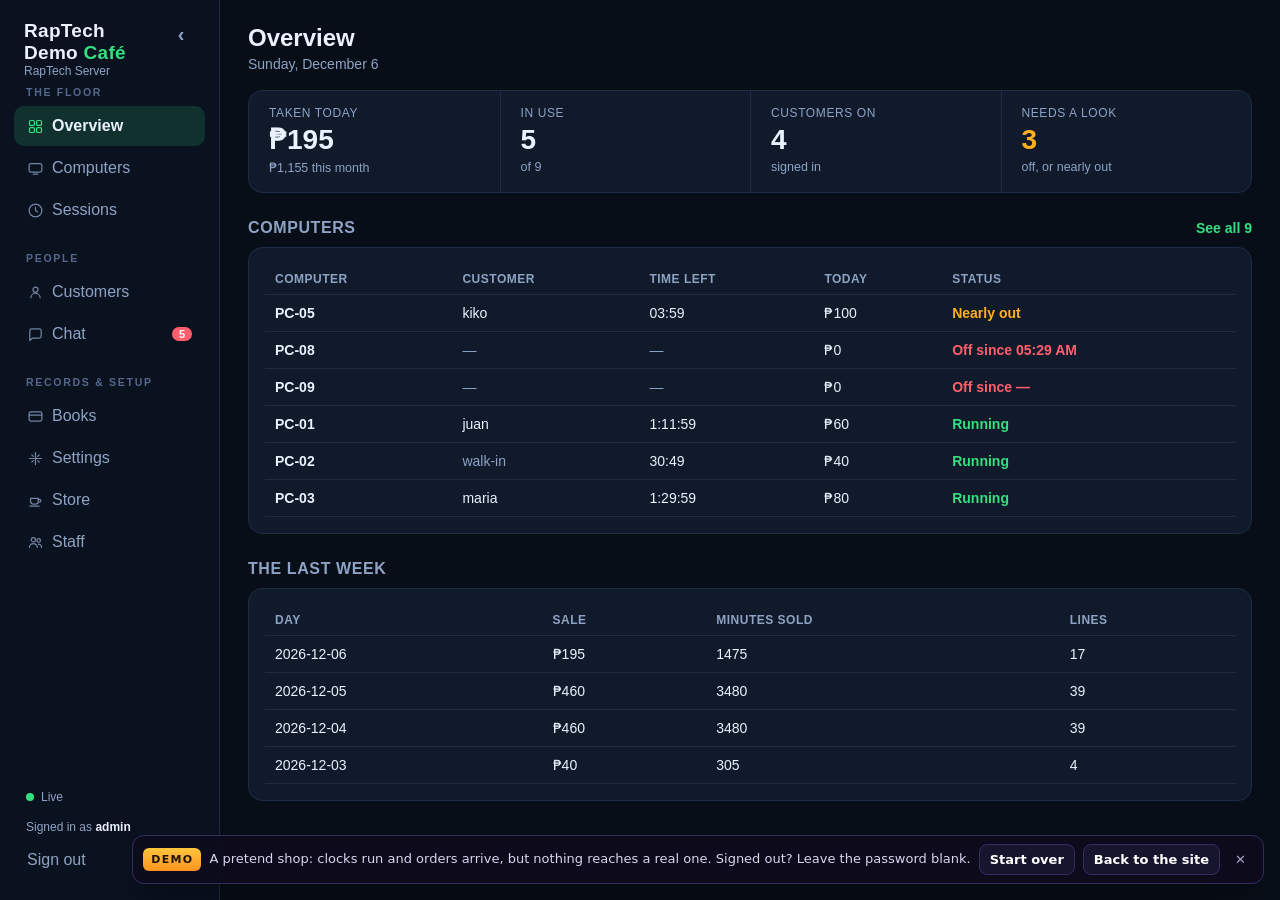
==== dashboard/index.html @ b990bd0c "Add a live dashboard demo and three demo buttons in the hero dashboard/ is the real RapTech-Server d" ====
<!doctype html>
<html lang="en">
  <head>
    <meta charset="UTF-8" />
    <meta name="viewport" content="width=device-width, initial-scale=1.0" />
    <title>RapTech-Server dashboard, live demo</title>
    <link rel="icon" href="../assets/raptech-logo.png" />
    <script type="module" crossorigin src="./assets/index-biTd3Cw3.js"></script>
    <link rel="stylesheet" crossorigin href="./assets/index-D-5WHSrG.css">
  </head>
  <body>
    <div id="root"></div>
  </body>
</html>
---- dashboard/assets/index-D-5WHSrG.css ----
:root{--bg: #080e18;--bg-raised: #101a2b;--bg-sunken: #0a1220;--line: #1e2c44;--text: #eaf2ff;--text-dim: #8ea3c4;--accent: #35e07f;--accent-dim: rgba(53, 224, 127, .15);--danger: #ff5f6d;--danger-dim: rgba(255, 95, 109, .15);--warn: #ffb020;--warn-dim: rgba(255, 176, 32, .15);--info: #6da8ff;--info-dim: rgba(109, 168, 255, .15);--radius: 14px;--shadow: 0 18px 40px rgba(0, 0, 0, .45)}*{box-sizing:border-box}html,body,#root{height:100%;margin:0}body{background:var(--bg);color:var(--text);font-family:Nunito,-apple-system,Segoe UI,Roboto,sans-serif;-webkit-font-smoothing:antialiased}button,label.file-btn{font:inherit;color:inherit;cursor:pointer;border:1px solid var(--line);background:var(--bg-raised);border-radius:10px;padding:8px 14px;transition:border-color .15s,background .15s}button:hover:not(:disabled),label.file-btn:hover{border-color:var(--accent)}button:disabled{opacity:.45;cursor:default}button.primary{background:var(--accent);border-color:var(--accent);color:#06210f;font-weight:700}button.danger{border-color:var(--danger);color:var(--danger)}button.warn{border-color:var(--warn);color:var(--warn)}button.ghost{background:transparent}button.small,label.file-btn.small{padding:5px 10px;font-size:13px}input,select,textarea{font:inherit;color:var(--text);background:var(--bg-sunken);border:1px solid var(--line);border-radius:10px;padding:9px 12px;width:100%}input:focus,textarea:focus,select:focus{outline:none;border-color:var(--accent)}input[type=checkbox],input[type=radio]{width:16px;height:16px;padding:0;margin:0;flex-shrink:0;accent-color:var(--accent);cursor:pointer}.field-locked:disabled{color:var(--text-dim);background:transparent;border-style:dashed;cursor:not-allowed}.shell{min-height:100%}.sidebar{position:fixed;top:0;left:0;bottom:0;width:220px;z-index:40;background:var(--bg-sunken);border-right:1px solid var(--line);padding:20px 14px;display:flex;flex-direction:column;gap:4px;overflow-y:auto;transform:translate(-100%);transition:transform .2s ease}.shell.nav-open .sidebar{transform:none}.brand{display:flex;align-items:flex-start;justify-content:space-between;gap:8px;font-size:19px;font-weight:800;letter-spacing:.3px;padding:0 10px 4px}.nav-open-btn{position:fixed;top:12px;left:12px;z-index:45;width:40px;height:38px;display:flex;flex-direction:column;align-items:center;justify-content:center;gap:4px;padding:0;background:var(--bg-raised);border:1px solid var(--line);border-radius:10px}.nav-open-btn span{display:block;width:18px;height:2px;border-radius:2px;background:var(--text)}.nav-collapse-btn{flex:none;width:28px;height:28px;padding:0;line-height:1;font-size:20px;border-radius:8px;background:none;border:1px solid transparent;color:var(--text-dim)}.nav-collapse-btn:hover{color:var(--text);border-color:var(--line)}.scrim{display:none}.brand span{color:var(--accent)}.brand small{display:block;font-size:12px;font-weight:500;color:var(--text-dim);letter-spacing:0}.nav-item{display:flex;align-items:center;justify-content:space-between;gap:8px;padding:10px 12px;border-radius:10px;border:1px solid transparent;background:none;text-align:left;color:var(--text-dim);width:100%}.nav-item:hover{background:var(--bg-raised);border-color:transparent;color:var(--text)}.nav-item.on{background:var(--accent-dim);color:var(--text);font-weight:700}.nav-group{display:flex;flex-direction:column;gap:2px}.nav-group+.nav-group{margin-top:18px}.nav-group-label{padding:0 12px 6px;font-size:.66rem;font-weight:700;text-transform:uppercase;letter-spacing:.16em;color:#55688a}.nav-spacer{flex:1}.about{position:relative;flex:none}.about-btn{width:30px;height:30px;padding:0;border-radius:8px;border:1px solid var(--line);background:var(--bg-raised);color:var(--text-dim);font-size:.85rem;line-height:1;cursor:pointer}.about-btn:hover{color:var(--text);border-color:var(--accent)}.about-overlay{position:fixed;inset:0;z-index:60}.about-pop{position:absolute;left:0;top:calc(100% + 8px);z-index:61;display:flex;flex-direction:column;gap:4px;min-width:210px;padding:12px 14px;background:var(--bg-raised);border:1px solid var(--line);border-radius:12px;box-shadow:var(--shadow)}.about.up .about-pop{top:auto;bottom:calc(100% + 8px)}.login-head .about-pop{left:auto;right:0}.about-details{display:flex;flex-direction:column;gap:4px;min-width:230px}.about-product{display:flex;align-items:center;gap:10px}.about-product>div{display:flex;flex-direction:column}.about-product-name{font-size:16px;font-weight:800}.about-product-version{font-size:12px;color:var(--text-dim)}.about-maker{margin:4px 0 6px;padding-bottom:8px;border-bottom:1px solid var(--line);font-size:13px;color:var(--text-dim)}.about-maker b{color:var(--text)}.about-details a{font-size:.85rem;color:var(--accent);text-decoration:none;word-break:break-all}.about-details a:hover{text-decoration:underline}.about-pop-label{font-size:.66rem;text-transform:uppercase;letter-spacing:.16em;color:var(--text-dim)}.about-pop a{font-size:.85rem;color:var(--accent);text-decoration:none;word-break:break-all}.about-pop a:hover{text-decoration:underline}.main{min-height:100vh;overflow-x:hidden;overflow-y:auto;padding:24px 28px 48px;transition:margin-left .2s ease}@media(min-width:861px){.shell.nav-open .main{margin-left:220px}}.shell:not(.nav-open) .main{padding-top:64px}@media(max-width:860px){.sidebar{box-shadow:var(--shadow)}.shell.nav-open .scrim{display:block;position:fixed;inset:0;z-index:35;background:#0000008c}.main{padding:64px 16px 40px}}.page-tabs{display:flex;gap:6px;margin-bottom:18px;padding-bottom:10px;border-bottom:1px solid var(--line);overflow-x:auto}.page-tab{background:transparent;border:1px solid transparent;color:var(--text-dim);font-weight:600;padding:8px 16px;white-space:nowrap}.page-tab:hover{background:var(--bg-raised);color:var(--text)}.page-tab.on{background:var(--accent-dim);border-color:transparent;color:var(--text);font-weight:700}.page-head{display:flex;align-items:baseline;justify-content:space-between;gap:16px;margin-bottom:18px;flex-wrap:wrap}h1{font-size:24px;margin:0}h2{font-size:16px;margin:24px 0 10px;color:var(--text-dim);font-weight:700;text-transform:uppercase;letter-spacing:.6px}.muted{color:var(--text-dim)}.card{background:var(--bg-raised);border:1px solid var(--line);border-radius:var(--radius);padding:16px}.tiles{display:grid;grid-template-columns:repeat(auto-fit,minmax(160px,1fr));gap:12px}.tile .label{font-size:12px;text-transform:uppercase;letter-spacing:.6px;color:var(--text-dim)}.tile .value{font-size:30px;font-weight:800;margin-top:4px}.tile .value.accent{color:var(--accent)}.tile .value.warn{color:var(--warn)}.grid{display:grid;grid-template-columns:repeat(auto-fill,minmax(260px,1fr));gap:12px}.terminal .top{display:flex;justify-content:space-between;align-items:center;gap:8px}.terminal .name{font-weight:800;font-size:17px}.terminal .who{margin-top:10px;font-size:14px}.terminal .big{font-size:26px;font-weight:800;font-variant-numeric:tabular-nums;margin-top:2px}.terminal .row{display:flex;justify-content:space-between;font-size:13px;color:var(--text-dim);margin-top:6px}.terminal .pc-spec{gap:12px}.terminal .pc-spec>span:last-child{min-width:0;overflow:hidden;text-overflow:ellipsis;white-space:nowrap}.terminal .gpu-row{gap:12px}.terminal .gpu-row>span:last-child{display:flex;align-items:center;gap:8px;min-width:0}.terminal .gpu-name{min-width:0;overflow:hidden;text-overflow:ellipsis;white-space:nowrap}.terminal .gpu-row .pill{flex-shrink:0}.terminal .meter{display:grid;grid-template-columns:32px 1fr auto;align-items:center;gap:8px;font-size:13px;color:var(--text-dim);margin-top:6px}.terminal .meter-bar{height:6px;border-radius:3px;background:var(--line);overflow:hidden}.terminal .meter-bar>span{display:block;height:100%;border-radius:3px;background:var(--accent);transition:width .4s ease}.terminal .meter.warn .meter-bar>span{background:var(--warn)}.terminal .meter.danger .meter-bar>span{background:var(--danger)}.terminal .meter-text{color:var(--text);font-variant-numeric:tabular-nums;text-align:right}.terminal .power-actions{justify-content:flex-end;margin-top:10px;padding-top:10px;border-top:1px solid var(--line)}.terminal .meter.has-after{grid-template-columns:32px 1fr auto auto}.screen-thumb{position:relative;display:grid;place-items:center;width:100%;aspect-ratio:16 / 9;margin-top:10px;padding:0;overflow:hidden;border:1px solid var(--line);border-radius:8px;background:var(--bg-sunken);cursor:zoom-in}.screen-thumb:disabled{cursor:default}.screen-thumb img{grid-area:1 / 1;width:100%;height:100%;object-fit:contain}.screen-thumb.is-off img{filter:grayscale(1);opacity:.45}.screen-note{grid-area:1 / 1;z-index:1;padding:3px 9px;border-radius:999px;background:#03070eb8;color:var(--text-dim);font-size:12px}.modal-screen{width:min(1200px,100%)}.screen-large{display:grid;place-items:center;min-height:200px;padding:12px;overflow:auto}.screen-large img{display:block;max-width:100%;max-height:calc(90vh - 110px);border-radius:6px}.screen-large:fullscreen{background:#000;padding:0}.screen-large:fullscreen img{width:100vw;height:100vh;max-width:none;max-height:none;object-fit:contain;border-radius:0}.screen-head-state{flex:none}.screen-head{flex-wrap:wrap;justify-content:flex-start;gap:8px}.screen-title{display:flex;flex-direction:column;min-width:0}.screen-who{font-size:12px;color:var(--text-dim);overflow:hidden;text-overflow:ellipsis;white-space:nowrap}.screen-step{flex:none;min-width:32px;font-size:18px;line-height:1}.screen-actions{margin-left:auto}.screen-large img{-webkit-user-select:none;user-select:none;-webkit-user-drag:none}.live-phone.modal-scrim{padding:0;background:#000;-webkit-backdrop-filter:none;backdrop-filter:none}.live-phone .modal-screen{width:100vw;height:100vh;height:100dvh;max-height:none;border:0;border-radius:0;background:#000}.live-phone .screen-head{flex-wrap:nowrap;padding:4px 8px;gap:6px;background:var(--bg-raised)}.live-phone .modal-title{font-size:14px}.live-phone .screen-who{font-size:11px}.live-phone .screen-large{flex:1;min-height:0;padding:0;overflow:hidden;touch-action:none}.live-phone .screen-large img{width:100%;height:100%;max-height:none;object-fit:contain;border-radius:0}.live-rotated .modal-screen{position:fixed;top:0;left:0;width:100vh;width:100dvh;height:100vw;transform-origin:top left;transform:translate(100vw) rotate(90deg)}.live-dot{display:inline-block;width:7px;height:7px;margin-right:4px;border-radius:50%;background:#ef4444;vertical-align:1px;animation:live-pulse 1.4s ease-in-out infinite}@keyframes live-pulse{50%{opacity:.35}}@media(prefers-reduced-motion:reduce){.live-dot{animation:none}}.monitor-form h3{margin:4px 0 8px;font-size:14px}.monitor-form p{margin:8px 0 14px;font-size:13px;line-height:1.45}.monitor-check{display:flex;align-items:center;gap:10px;font-size:14px;cursor:pointer}.monitor-grid{display:grid;grid-template-columns:repeat(auto-fit,minmax(150px,1fr));gap:10px}.monitor-grid label{display:flex;flex-direction:column;gap:4px;font-size:13px;color:var(--text-dim)}.pill{font-size:11px;font-weight:700;text-transform:uppercase;letter-spacing:.5px;padding:3px 9px;border-radius:999px;background:var(--bg-sunken);color:var(--text-dim);border:1px solid var(--line);white-space:nowrap}.pill.on{background:var(--accent-dim);color:var(--accent);border-color:transparent}.pill.off{background:var(--danger-dim);color:var(--danger);border-color:transparent}.pill.warn{background:var(--warn-dim);color:var(--warn);border-color:transparent}.pill.info{background:var(--info-dim);color:var(--info);border-color:transparent}.table-wrap{overflow-x:auto}table{width:100%;border-collapse:collapse;font-size:14px}th{text-align:left;font-size:12px;text-transform:uppercase;letter-spacing:.5px;color:var(--text-dim);padding:8px 10px;border-bottom:1px solid var(--line);white-space:nowrap}th.sortable{cursor:pointer;-webkit-user-select:none;user-select:none}th.sortable:hover,th.is-sorted{color:var(--text)}.sort-mark{display:inline-block;width:1em;margin-left:4px;font-size:9px;color:var(--accent)}td{padding:10px;border-bottom:1px solid var(--line);vertical-align:middle}tbody tr:hover{background:var(--bg-sunken)}.num{font-variant-numeric:tabular-nums}.chat{display:grid;grid-template-columns:280px 1fr;gap:12px;height:calc(100vh - 140px);min-height:420px}.thread-list{overflow-y:auto;background:var(--bg-raised);border:1px solid var(--line);border-radius:var(--radius);padding:8px}.thread{width:100%;text-align:left;background:none;border:1px solid transparent;border-radius:10px;padding:10px;display:block}.thread:hover{background:var(--bg-sunken);border-color:transparent}.thread.on{background:var(--accent-dim);border-color:transparent}.thread .title{display:flex;justify-content:space-between;gap:8px;font-weight:700}.thread .preview{font-size:13px;color:var(--text-dim);margin-top:3px;overflow:hidden;text-overflow:ellipsis;white-space:nowrap}.badge{background:var(--danger);color:#fff;border-radius:999px;font-size:11px;font-weight:800;padding:1px 7px;min-width:20px;text-align:center}.conversation{display:flex;flex-direction:column;background:var(--bg-raised);border:1px solid var(--line);border-radius:var(--radius);overflow:hidden}.conversation .head{padding:12px 16px;border-bottom:1px solid var(--line);display:flex;justify-content:space-between;align-items:center;gap:10px}.messages{flex:1;overflow-y:auto;padding:16px;display:flex;flex-direction:column;gap:10px}.bubble{max-width:72%;padding:9px 13px;border-radius:14px;background:var(--bg-sunken);border:1px solid var(--line);line-height:1.4;word-break:break-word;white-space:pre-wrap}.bubble .meta{font-size:11px;color:var(--text-dim);margin-bottom:3px}.bubble.mine{align-self:flex-end;background:var(--accent-dim);border-color:transparent}.bubble.system{align-self:center;background:none;border:none;color:var(--text-dim);font-size:13px}.bubble.pending{opacity:.55}.order-answers{display:flex;flex-wrap:wrap;align-items:center;gap:6px;margin-top:8px;padding-top:8px;border-top:1px solid var(--line);white-space:normal}.composer{display:flex;gap:8px;padding:12px;border-top:1px solid var(--line)}.field{margin-bottom:12px}.field label{display:block;font-size:12px;text-transform:uppercase;letter-spacing:.5px;color:var(--text-dim);margin-bottom:5px}.row-actions{display:flex;gap:6px;flex-wrap:wrap;align-items:center}.sheet-scrim{position:fixed;inset:0;z-index:70;display:flex;align-items:center;justify-content:center;padding:16px;background:#00000080}.sheet{width:min(480px,100%);max-height:calc(100vh - 32px);display:flex;flex-direction:column;background:var(--bg-raised);border:1px solid var(--line);border-radius:12px;box-shadow:var(--shadow)}.sheet-head{display:flex;align-items:center;gap:12px;padding:14px 16px;border-bottom:1px solid var(--line)}.sheet-head h2{margin:0 auto 0 0;font-size:1rem}.sheet-x{background:none;border:0;color:var(--muted);font-size:1rem;line-height:1;cursor:pointer;padding:4px 6px}.sheet-x:hover{color:var(--text)}.sheet-body{padding:16px;overflow-y:auto;display:flex;flex-direction:column;gap:14px}.sheet-boxes{display:flex;gap:10px;flex-wrap:wrap}.sheet-boxes label{display:flex;flex-direction:column;gap:4px;font-size:.85rem;color:var(--muted)}.sheet-boxes input{width:100px}.rate-row{display:flex;align-items:baseline;gap:10px;width:100%;text-align:left;padding:10px 12px}.rate-row strong{font-size:1rem}.rate-row span{color:var(--muted);font-size:.85rem;margin-left:auto}.row-actions>a{color:inherit;text-decoration:none;display:inline-flex}.page-head .row-actions select{width:auto}.error{background:var(--danger-dim);border:1px solid var(--danger);color:var(--danger);border-radius:10px;padding:10px 12px;margin-bottom:12px}.notice{background:var(--info-dim);border:1px solid transparent;color:var(--info);border-radius:10px;padding:10px 12px;margin-bottom:12px}.license-notices{display:grid;gap:8px;margin-bottom:16px}.license-notice{display:flex;align-items:center;gap:12px;padding:10px 12px;border-radius:10px;border-left:4px solid var(--info);background:var(--info-dim)}.license-notice.warn{border-left-color:var(--warn);background:var(--warn-dim)}.license-notice.bad{border-left-color:var(--danger);background:var(--danger-dim)}.license-notice-text{flex:1;min-width:0;display:grid;gap:2px;font-size:14px}.license-notice.info strong{color:var(--info)}.license-notice.warn strong{color:var(--warn)}.license-notice.bad strong{color:var(--danger)}.license-notice-text span{color:var(--text-dim)}.license-notice-actions{display:flex;align-items:center;gap:6px;flex-shrink:0}.license-notice-who{color:var(--text-dim);font-size:13px}@media(max-width:860px){.license-notice{flex-direction:column;align-items:stretch}.license-notice-actions{justify-content:flex-end}}.empty{color:var(--text-dim);padding:32px;text-align:center}.center-screen{height:100%;display:grid;place-items:center;padding:20px}.card.login-card{width:min(360px,100%);padding:0}.login-head{display:flex;align-items:center;justify-content:space-between;gap:8px;padding:14px 16px;border-bottom:1px solid var(--line)}.login-head .brand-word{margin:0;font-size:18px;font-weight:800;letter-spacing:.3px}.login-head .brand-word span{color:var(--accent)}.login-body{display:flex;flex-direction:column;gap:12px;padding:22px 20px 24px;text-align:center}.login-body label{font-size:13px;color:var(--text-dim)}.login-body input{text-align:center;font-size:1.15rem;letter-spacing:.3em}.login-body .primary{width:100%;margin-top:2px}.login-body .error{text-align:left;margin-bottom:0}.login-body .notice{text-align:left;margin:0}.link-btn{background:none;border:0;padding:2px;font-size:12px;color:var(--text-dim);text-decoration:underline;cursor:pointer}.link-btn:hover:not(:disabled){color:var(--accent)}.link-btn:disabled{opacity:.5;cursor:default}.link-status{display:flex;align-items:center;gap:7px;font-size:12px;color:var(--text-dim);padding:8px 12px}.dot{width:8px;height:8px;border-radius:50%;background:var(--danger)}.dot.on{background:var(--accent)}.public{height:100%;display:flex;flex-direction:column;max-width:620px;margin:0 auto;border-left:1px solid var(--line);border-right:1px solid var(--line)}.public .head{padding:16px;border-bottom:1px solid var(--line)}.public .head h1{font-size:19px}.chat-back{display:none}@media(max-width:860px){.chat{display:block;height:auto;min-height:0}.chat .thread-list,.chat .conversation{height:calc(100vh - 180px);min-height:320px;max-height:none}.chat.picked .thread-list{display:none}.chat:not(.picked) .conversation{display:none}.chat-back{display:inline-flex;align-items:center;flex:none;margin-right:4px}}@media(max-width:720px){h1{font-size:20px}.main{padding:58px 14px 40px}.page-head{flex-direction:column;align-items:stretch;gap:10px;margin-bottom:14px}.page-head .row-actions{width:100%}.page-head .row-actions>*{flex:1 1 auto}.page-head input,.page-head select,.page-head .row-actions a{width:100%!important;min-width:0;max-width:100%}.page-head .row-actions a button{width:100%}.tiles{grid-template-columns:1fr 1fr;gap:10px}.tile .value{font-size:24px}.grid{grid-template-columns:1fr}.card{padding:14px}.bubble{max-width:88%}.table-wrap{-webkit-overflow-scrolling:touch}.public{max-width:none;border-left:none;border-right:none}}@media(max-width:420px){.tiles{grid-template-columns:1fr}.main{padding-left:12px;padding-right:12px}}.remove-list{display:flex;flex-direction:column;margin-top:8px}.remove-row{display:flex;align-items:center;gap:10px;padding:9px 0;border-top:1px solid var(--line)}.remove-row:first-child{border-top:0}.remove-row-name{flex:1;min-width:0;display:flex;flex-direction:column;gap:2px}.remove-row-name strong,.remove-row-name .muted{overflow:hidden;text-overflow:ellipsis;white-space:nowrap}.remove-row-name .muted{font-size:12px}.waiting-list{display:flex;flex-direction:column;gap:8px;margin-top:12px}.waiting-row{display:flex;align-items:center;justify-content:space-between;gap:12px;flex-wrap:wrap;padding:12px 14px;border:1px solid var(--warn);border-radius:10px;background:var(--warn-dim)}.nav-item{justify-content:flex-start}.nav-item svg{flex:none;opacity:.8}.nav-item.on svg{color:var(--accent);opacity:1}.nav-item .badge{margin-left:auto}.page-sub{margin:4px 0 0;font-size:14px;color:var(--text-dim)}.section-head{display:flex;align-items:baseline;justify-content:space-between;gap:16px;margin:26px 0 10px}.section-head h2{margin:0}.tiles{display:grid;grid-template-columns:repeat(auto-fit,minmax(170px,1fr));gap:0;background:var(--bg-raised);border:1px solid var(--line);border-radius:var(--radius);overflow:hidden}.tile{padding:15px 20px 17px;border-left:1px solid var(--line)}.tile:first-child{border-left:0}.tile .value{font-size:28px;line-height:1.15}.tile .sub{margin-top:4px;font-size:12.5px;color:var(--text-dim)}.state-on{color:var(--accent);font-weight:600}.state-warn{color:var(--warn);font-weight:600}.state-bad{color:var(--danger);font-weight:600}.state-info{color:#6da8ff;font-weight:600}.state-plain{color:var(--text-dim)}.linkish{padding:0;border:0;background:none;color:var(--accent);font:inherit;font-size:14px;font-weight:600;cursor:pointer}.linkish:hover{text-decoration:underline}.cat-rows{list-style:none;margin:0;padding:0;display:flex;flex-direction:column;gap:8px}.cat-row{display:flex;align-items:center;gap:12px;padding:8px 10px 8px 8px;border:1px solid var(--line);border-radius:12px;background:var(--bg-raised)}.cat-row.is-off .cat-row-name,.cat-row.is-off .store-row-money{color:var(--text-dim)}.cat-row-pic{flex:none;width:74px;height:46px;display:grid;place-items:center;overflow:hidden;border:1px solid var(--line);border-radius:8px;background:var(--bg-sunken)}.cat-row-pic img{width:100%;height:100%;object-fit:cover}.cat-row-pic-none{padding:0 4px;font-size:10px;line-height:1.25;text-align:center;color:var(--text-dim)}.cat-row-main{flex:1;min-width:0;display:flex;flex-direction:column;gap:3px}.cat-row-name{overflow:hidden;text-overflow:ellipsis;white-space:nowrap;font-weight:700;font-size:15px;color:var(--text)}.cat-row-name.is-unnamed{font-weight:600;font-style:italic;color:var(--text-dim)}.cat-row-sub{overflow:hidden;text-overflow:ellipsis;white-space:nowrap;font-size:12px;color:var(--text-dim)}.cat-row-tags{display:flex;flex-wrap:wrap;gap:4px}.cat-tag{padding:1px 7px;border:1px solid var(--line);border-radius:999px;font-size:10px;font-weight:800;letter-spacing:.05em;text-transform:uppercase;color:var(--text-dim)}.cat-tag.is-bad{border-color:var(--danger);color:var(--danger)}.store-row-money{flex:none;font-variant-numeric:tabular-nums;font-size:16px;font-weight:700;color:var(--text)}.cat-row-acts{flex:none;display:flex;align-items:center;gap:6px}.cat-row-move{display:flex;gap:2px;margin-right:2px}.icon-btn{width:28px;height:28px;padding:0;display:grid;place-items:center;border-radius:8px;font-size:13px;line-height:1}.modal-scrim{position:fixed;inset:0;z-index:60;display:grid;place-items:center;padding:20px;background:#03070eb8;-webkit-backdrop-filter:blur(3px);backdrop-filter:blur(3px)}.modal{max-height:90vh;display:flex;flex-direction:column;background:var(--bg-raised);border:1px solid var(--line);border-radius:18px;box-shadow:var(--shadow);text-align:left}.modal-product{width:min(680px,100%)}.modal-head{flex:none;display:flex;align-items:center;justify-content:space-between;gap:12px;padding:14px 20px;border-bottom:1px solid var(--line)}.modal-title{margin:0;min-width:0;overflow:hidden;text-overflow:ellipsis;white-space:nowrap;font-size:17px;color:var(--text);text-transform:none;letter-spacing:normal}.modal-body{flex:1;min-height:0;overflow-y:auto;padding:18px 20px 22px;display:flex;flex-direction:column;gap:18px}.modal-foot{flex:none;display:flex;flex-wrap:wrap;align-items:center;gap:10px;padding:12px 20px;border-top:1px solid var(--line);border-radius:0 0 18px 18px}.save-state{margin:0;font-size:13px;color:var(--text-dim)}.save-state.bad{color:var(--danger)}.save-state.good{color:var(--accent)}.modal-product .group{display:flex;flex-direction:column}.modal-product .group+.group{padding-top:16px;border-top:1px solid var(--line)}.modal-product .group-head{display:flex;align-items:baseline;gap:10px;margin:0 0 10px;font-size:15px;font-weight:700;color:var(--text)}.group-state{font-size:11px;text-transform:uppercase;letter-spacing:.14em;white-space:nowrap;color:var(--warn)}.grid-2{display:grid;grid-template-columns:1fr 1fr;gap:12px}@media(max-width:560px){.grid-2{grid-template-columns:1fr}}.field-hint{margin:-8px 0 12px;max-width:68ch;font-size:12px;line-height:1.45;color:var(--text-dim)}.field-hint b{color:var(--text);font-weight:700}.check{display:flex;align-items:center;justify-content:space-between;gap:14px;margin-bottom:12px;font-size:14px;color:var(--text-dim);cursor:pointer}.check input{order:2;flex:none;width:auto}.cat-edit-head{display:flex;align-items:center;gap:14px;margin-bottom:10px}.cat-edit-head .cat-row-pic{width:132px;height:82px}.settings-page{display:flex;flex-direction:column;gap:12px;margin-top:12px;container-type:inline-size}.settings-group{padding-top:14px;border-top:1px solid var(--line)}.settings-grid{grid-template-columns:repeat(auto-fit,minmax(300px,1fr));align-items:start}.settings-cols{display:grid;grid-template-columns:repeat(3,minmax(0,1fr));align-items:start;gap:12px}.settings-col{display:flex;flex-direction:column;gap:12px;min-width:0}@container (max-width: 1080px){.settings-cols{display:block;columns:2 340px;column-gap:12px}.settings-col{display:contents}.settings-cat{margin-bottom:12px}}.settings-cat{break-inside:avoid;padding:12px 14px}.settings-cat h2{margin:0 0 2px;font-size:13px}.settings-sub{margin:6px 0 0;padding-top:9px;border-top:1px solid var(--line);font-size:11px;font-weight:600;letter-spacing:.06em;text-transform:uppercase;color:var(--text-dim)}.settings-sub+.set-row{padding-top:4px}.set-row{display:flex;align-items:center;justify-content:space-between;gap:12px;padding:7px 0}.set-row+.set-row{border-top:1px solid var(--line)}.set-row-text{flex:1;min-width:0}.set-row-label{font-size:13.5px;font-weight:600}.set-row-hint{margin-top:1px;font-size:12px;line-height:1.35;color:var(--text-dim)}.set-row-control{flex:0 0 auto;display:flex;justify-content:flex-end;width:min(170px,42%)}.set-row-control input,.set-row-control select{padding:6px 10px}.set-row-control:has(>.switch),.set-row-control:has(>button){width:auto}.unit-input{display:flex;align-items:center;gap:8px;width:100%}.unit-input .muted{flex:none;font-size:13px}.switch{position:relative;display:inline-block;flex:none;width:42px;height:24px;cursor:pointer}.switch input{position:absolute;opacity:0;width:100%;height:100%;margin:0;cursor:pointer}.switch-track{position:absolute;inset:0;border-radius:999px;background:var(--bg-sunken);border:1px solid var(--line);transition:background .15s,border-color .15s;pointer-events:none}.switch-track:after{content:"";position:absolute;top:3px;left:3px;width:16px;height:16px;border-radius:50%;background:var(--text-dim);transition:transform .15s,background .15s}.switch input:checked+.switch-track{background:var(--accent-dim);border-color:var(--accent)}.switch input:checked+.switch-track:after{transform:translate(18px);background:var(--accent)}.switch input:focus-visible+.switch-track{outline:2px solid var(--accent);outline-offset:2px}.switch-line{display:flex;align-items:center;gap:12px}.settings-bar{position:sticky;bottom:0;z-index:5;display:flex;flex-wrap:wrap;align-items:center;gap:10px;padding:12px 16px;background:var(--bg-raised);border:1px solid var(--line);border-radius:var(--radius);box-shadow:var(--shadow)}.settings-bar.dirty{border-color:var(--warn)}.settings-bar-says{flex:1;min-width:0;font-size:13px;color:var(--text-dim)}.settings-bar.dirty .settings-bar-says{color:var(--warn)}.modal-setting{width:min(520px,100%)}.rate-row{display:flex;align-items:center;gap:8px;margin-bottom:8px}.rate-row input{width:100px}@media(max-width:560px){.set-row{flex-direction:column;align-items:stretch}.set-row-control{width:100%;justify-content:flex-start}}::-webkit-scrollbar{width:10px;height:10px}::-webkit-scrollbar-track,::-webkit-scrollbar-corner{background:transparent}::-webkit-scrollbar-thumb{background:#2a3b58;border-radius:999px;border:2px solid transparent;background-clip:padding-box}::-webkit-scrollbar-thumb:hover{background-color:#3c5378}::-webkit-scrollbar-thumb:active{background-color:var(--accent)}::-webkit-scrollbar-button{display:none}@supports not selector(::-webkit-scrollbar){*{scrollbar-width:thin;scrollbar-color:#2a3b58 transparent}}.login-body input.login-name{letter-spacing:normal;font-size:1rem}.login-body .login-hint{font-size:13px}.nav-user{font-size:12px;color:var(--text-dim);padding:4px 12px 2px}.nav-user strong{color:var(--text)}.staff-intro{margin:0 0 16px;max-width:760px;font-size:13.5px;line-height:1.5}.staff-list{display:grid;grid-template-columns:repeat(auto-fill,minmax(300px,1fr));gap:12px;align-items:start}.staff-card{display:flex;flex-direction:column;gap:10px}.staff-card.is-off{opacity:.6}.staff-card-head{display:flex;align-items:center;flex-wrap:wrap;gap:8px;font-size:15px}.staff-added{margin-left:auto;font-size:12px}.staff-summary{margin:0;padding:0;list-style:none;display:flex;flex-direction:column;gap:4px;font-size:13px}.staff-card-actions{padding-top:10px;border-top:1px solid var(--line)}.sheet:has(.staff-form){width:min(640px,100%)}.staff-form{display:flex;flex-direction:column;gap:14px}.staff-form-row{display:grid;grid-template-columns:repeat(auto-fit,minmax(170px,1fr));gap:12px}.staff-form .small-print{font-size:12.5px;margin:-6px 0 0}.staff-form input[type=checkbox],.staff-form input[type=radio]{width:16px;height:16px;padding:0;margin:2px 0 0;flex-shrink:0;accent-color:var(--accent);cursor:pointer}.role-choice{display:grid;grid-template-columns:1fr 1fr;gap:10px}.role-option{display:flex;align-items:flex-start;gap:10px;padding:10px 12px;border:1px solid var(--line);border-radius:10px;cursor:pointer}.role-option.on{border-color:var(--accent);background:color-mix(in srgb,var(--accent) 8%,transparent)}.role-option>span{display:flex;flex-direction:column;gap:2px;font-size:13.5px}.role-option .muted{font-size:12px}.perm-pages{display:grid;grid-template-columns:repeat(auto-fill,minmax(260px,1fr));gap:10px}.perm-pages.is-admin{opacity:.55}.perm-page{margin:0;padding:8px 12px 10px;border:1px solid var(--line);border-radius:10px;min-width:0}.perm-page legend{display:flex;align-items:center;gap:8px;padding:0 6px;font-size:12px;font-weight:700;letter-spacing:.6px;text-transform:uppercase;color:var(--text-dim)}.perm-page .perm-all{font-size:11.5px;font-weight:600;letter-spacing:0;text-transform:none}.perm-row{display:flex;align-items:flex-start;gap:10px;padding:5px 0;font-size:13.5px;cursor:pointer}.perm-row.is-view{padding-bottom:7px;margin-bottom:3px;border-bottom:1px dashed var(--line);font-weight:600}.perm-row.is-idle{opacity:.5}.perm-text{display:flex;flex-direction:column;gap:1px;min-width:0}.perm-text small{font-size:11.5px;font-weight:400}.staff-form-actions{justify-content:flex-end;position:sticky;bottom:-1px;padding:10px 0 2px;background:var(--bg-raised)}@media(max-width:560px){.role-choice{grid-template-columns:1fr}}.order-who{font-size:12px;margin-top:3px}.chat-readonly{margin:0;padding:12px 14px;border-top:1px solid var(--line);font-size:13px}.readonly-note{font-size:13px;margin-bottom:14px}form.is-readonly button,form.is-readonly input,form.is-readonly select,form.is-readonly textarea{opacity:.6}.options-btn{white-space:nowrap}.options-btn.is-open{border-color:var(--accent)}.options-caret{font-size:10px;opacity:.7;margin-left:2px}.options-menu{position:fixed;z-index:60;min-width:200px;padding:6px;background:var(--bg-raised);border:1px solid var(--line);border-radius:12px;box-shadow:var(--shadow)}.options-group+.options-group{margin-top:6px;padding-top:6px;border-top:1px solid var(--line)}.options-title{padding:4px 10px 2px;font-size:11px;font-weight:700;letter-spacing:.06em;text-transform:uppercase;color:var(--text-dim)}button.options-item{display:block;width:100%;text-align:left;border:1px solid transparent;background:transparent;border-radius:8px;padding:7px 10px;font-size:14px;white-space:nowrap}button.options-item:hover:not(:disabled),button.options-item:focus-visible{background:var(--bg-sunken);border-color:var(--line);outline:none}button.options-item.is-warn{color:var(--warn)}button.options-item.is-danger{color:var(--danger)}button.options-item.is-danger:hover:not(:disabled){background:var(--danger-dim);border-color:transparent}
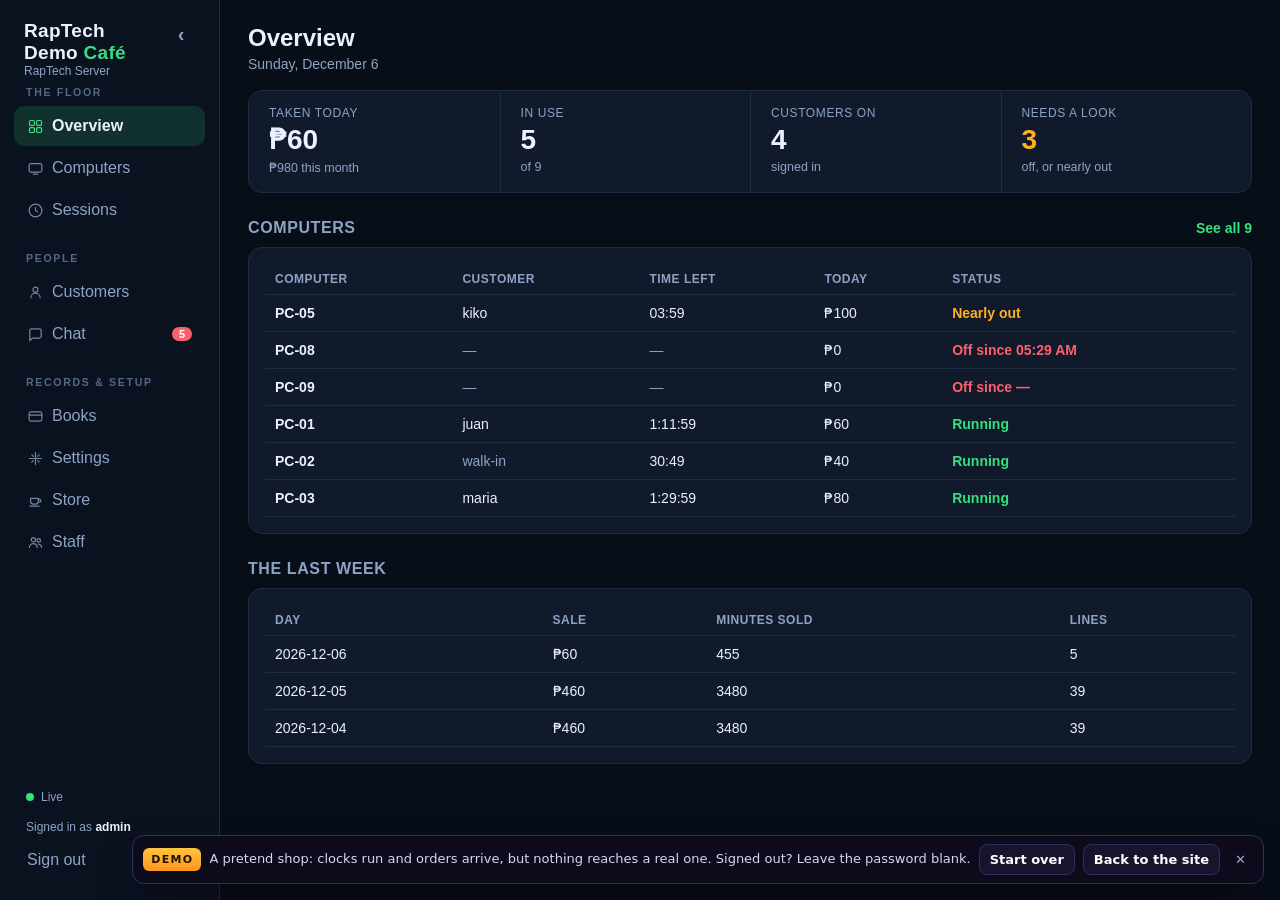
==== commit a29599cb: "Show curfew hours and the no-curfew exemption on the demo The features list gains Curfew hours (at e" ====
--- a/dashboard/index.html
+++ b/dashboard/index.html
@@ -5,7 +5,7 @@
     <meta name="viewport" content="width=device-width, initial-scale=1.0" />
     <title>RapTech-Server dashboard, live demo</title>
     <link rel="icon" href="../assets/raptech-logo.png" />
-    <script type="module" crossorigin src="./assets/index-biTd3Cw3.js"></script>
+    <script type="module" crossorigin src="./assets/index-pSZHjyDG.js"></script>
     <link rel="stylesheet" crossorigin href="./assets/index-D-5WHSrG.css">
   </head>
   <body>
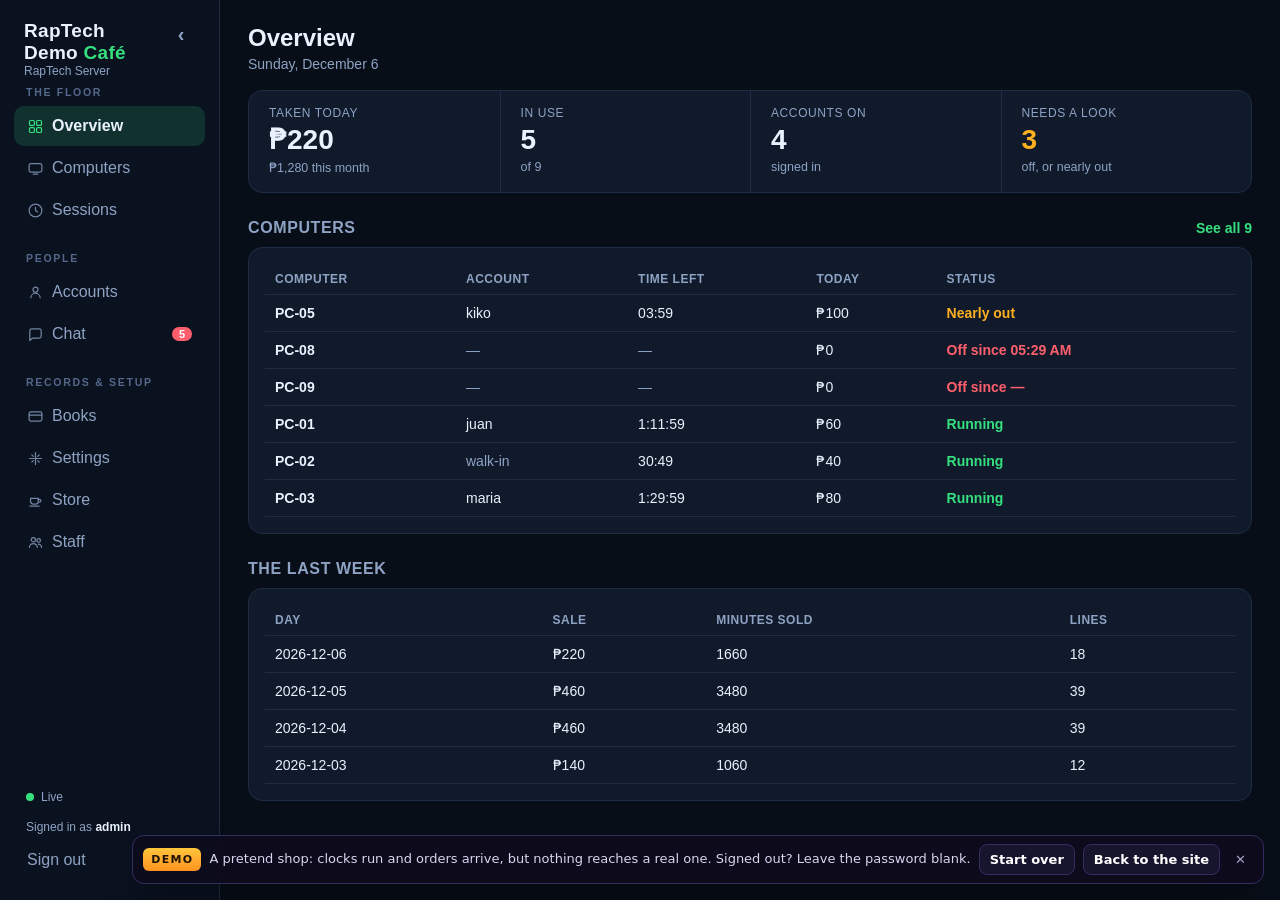
==== commit 65ceb7a3: "Rebuild the dashboard demo from the latest dashboard Books opens on All sales with a month and Pick " ====
--- a/dashboard/index.html
+++ b/dashboard/index.html
@@ -5,8 +5,8 @@
     <meta name="viewport" content="width=device-width, initial-scale=1.0" />
     <title>RapTech-Server dashboard, live demo</title>
     <link rel="icon" href="../assets/raptech-logo.png" />
-    <script type="module" crossorigin src="./assets/index-pSZHjyDG.js"></script>
-    <link rel="stylesheet" crossorigin href="./assets/index-D-5WHSrG.css">
+    <script type="module" crossorigin src="./assets/index-DTx_sTms.js"></script>
+    <link rel="stylesheet" crossorigin href="./assets/index-BtQ8gU54.css">
   </head>
   <body>
     <div id="root"></div>
--- a/dashboard/assets/index-BtQ8gU54.css
+++ b/dashboard/assets/index-BtQ8gU54.css
@@ -0,0 +1 @@
+:root{--bg: #080e18;--bg-raised: #101a2b;--bg-sunken: #0a1220;--line: #1e2c44;--text: #eaf2ff;--text-dim: #8ea3c4;--accent: #35e07f;--accent-dim: rgba(53, 224, 127, .15);--danger: #ff5f6d;--danger-dim: rgba(255, 95, 109, .15);--warn: #ffb020;--warn-dim: rgba(255, 176, 32, .15);--info: #6da8ff;--info-dim: rgba(109, 168, 255, .15);--radius: 14px;--shadow: 0 18px 40px rgba(0, 0, 0, .45)}*{box-sizing:border-box}html,body,#root{height:100%;margin:0}body{background:var(--bg);color:var(--text);font-family:Nunito,-apple-system,Segoe UI,Roboto,sans-serif;-webkit-font-smoothing:antialiased}button,label.file-btn{font:inherit;color:inherit;cursor:pointer;border:1px solid var(--line);background:var(--bg-raised);border-radius:10px;padding:8px 14px;transition:border-color .15s,background .15s}button:hover:not(:disabled),label.file-btn:hover{border-color:var(--accent)}button:disabled{opacity:.45;cursor:default}button.primary{background:var(--accent);border-color:var(--accent);color:#06210f;font-weight:700}button.danger{border-color:var(--danger);color:var(--danger)}button.warn{border-color:var(--warn);color:var(--warn)}button.ghost{background:transparent}button.small,label.file-btn.small{padding:5px 10px;font-size:13px}input,select,textarea{font:inherit;color:var(--text);background:var(--bg-sunken);border:1px solid var(--line);border-radius:10px;padding:9px 12px;width:100%}input:focus,textarea:focus,select:focus{outline:none;border-color:var(--accent)}input[type=checkbox],input[type=radio]{width:16px;height:16px;padding:0;margin:0;flex-shrink:0;accent-color:var(--accent);cursor:pointer}.field-locked:disabled{color:var(--text-dim);background:transparent;border-style:dashed;cursor:not-allowed}.shell{min-height:100%}.sidebar{position:fixed;top:0;left:0;bottom:0;width:220px;z-index:40;background:var(--bg-sunken);border-right:1px solid var(--line);padding:20px 14px;display:flex;flex-direction:column;gap:4px;overflow-y:auto;transform:translate(-100%);transition:transform .2s ease}.shell.nav-open .sidebar{transform:none}.brand{display:flex;align-items:flex-start;justify-content:space-between;gap:8px;font-size:19px;font-weight:800;letter-spacing:.3px;padding:0 10px 4px}.nav-open-btn{position:fixed;top:12px;left:12px;z-index:45;width:40px;height:38px;display:flex;flex-direction:column;align-items:center;justify-content:center;gap:4px;padding:0;background:var(--bg-raised);border:1px solid var(--line);border-radius:10px}.nav-open-btn span{display:block;width:18px;height:2px;border-radius:2px;background:var(--text)}.nav-collapse-btn{flex:none;width:28px;height:28px;padding:0;line-height:1;font-size:20px;border-radius:8px;background:none;border:1px solid transparent;color:var(--text-dim)}.nav-collapse-btn:hover{color:var(--text);border-color:var(--line)}.scrim{display:none}.brand span{color:var(--accent)}.brand small{display:block;font-size:12px;font-weight:500;color:var(--text-dim);letter-spacing:0}.nav-item{display:flex;align-items:center;justify-content:space-between;gap:8px;padding:10px 12px;border-radius:10px;border:1px solid transparent;background:none;text-align:left;color:var(--text-dim);width:100%}.nav-item:hover{background:var(--bg-raised);border-color:transparent;color:var(--text)}.nav-item.on{background:var(--accent-dim);color:var(--text);font-weight:700}.nav-group{display:flex;flex-direction:column;gap:2px}.nav-group+.nav-group{margin-top:18px}.nav-group-label{padding:0 12px 6px;font-size:.66rem;font-weight:700;text-transform:uppercase;letter-spacing:.16em;color:#55688a}.nav-spacer{flex:1}.about{position:relative;flex:none}.about-btn{width:30px;height:30px;padding:0;border-radius:8px;border:1px solid var(--line);background:var(--bg-raised);color:var(--text-dim);font-size:.85rem;line-height:1;cursor:pointer}.about-btn:hover{color:var(--text);border-color:var(--accent)}.about-overlay{position:fixed;inset:0;z-index:60}.about-pop{position:absolute;left:0;top:calc(100% + 8px);z-index:61;display:flex;flex-direction:column;gap:4px;min-width:210px;padding:12px 14px;background:var(--bg-raised);border:1px solid var(--line);border-radius:12px;box-shadow:var(--shadow)}.about.up .about-pop{top:auto;bottom:calc(100% + 8px)}.login-head .about-pop{left:auto;right:0}.about-details{display:flex;flex-direction:column;gap:4px;min-width:230px}.about-product{display:flex;align-items:center;gap:10px}.about-product>div{display:flex;flex-direction:column}.about-product-name{font-size:16px;font-weight:800}.about-product-version{font-size:12px;color:var(--text-dim)}.about-maker{margin:4px 0 6px;padding-bottom:8px;border-bottom:1px solid var(--line);font-size:13px;color:var(--text-dim)}.about-maker b{color:var(--text)}.about-details a{font-size:.85rem;color:var(--accent);text-decoration:none;word-break:break-all}.about-details a:hover{text-decoration:underline}.about-pop-label{font-size:.66rem;text-transform:uppercase;letter-spacing:.16em;color:var(--text-dim)}.about-pop a{font-size:.85rem;color:var(--accent);text-decoration:none;word-break:break-all}.about-pop a:hover{text-decoration:underline}.main{min-height:100vh;overflow-x:hidden;overflow-y:auto;padding:24px 28px 48px;transition:margin-left .2s ease}@media(min-width:861px){.shell.nav-open .main{margin-left:220px}}.shell:not(.nav-open) .main{padding-top:64px}@media(max-width:860px){.sidebar{box-shadow:var(--shadow)}.shell.nav-open .scrim{display:block;position:fixed;inset:0;z-index:35;background:#0000008c}.main{padding:64px 16px 40px}}.page-tabs{display:flex;gap:6px;margin-bottom:18px;padding-bottom:10px;border-bottom:1px solid var(--line);overflow-x:auto}.page-tab{background:transparent;border:1px solid transparent;color:var(--text-dim);font-weight:600;padding:8px 16px;white-space:nowrap}.page-tab:hover{background:var(--bg-raised);color:var(--text)}.page-tab.on{background:var(--accent-dim);border-color:transparent;color:var(--text);font-weight:700}.page-head{display:flex;align-items:baseline;justify-content:space-between;gap:16px;margin-bottom:18px;flex-wrap:wrap}h1{font-size:24px;margin:0}h2{font-size:16px;margin:24px 0 10px;color:var(--text-dim);font-weight:700;text-transform:uppercase;letter-spacing:.6px}.muted{color:var(--text-dim)}.card{background:var(--bg-raised);border:1px solid var(--line);border-radius:var(--radius);padding:16px}.tiles{display:grid;grid-template-columns:repeat(auto-fit,minmax(160px,1fr));gap:12px}.tile .label{font-size:12px;text-transform:uppercase;letter-spacing:.6px;color:var(--text-dim)}.tile .value{font-size:30px;font-weight:800;margin-top:4px}.tile .value.accent{color:var(--accent)}.tile .value.warn{color:var(--warn)}.grid{display:grid;grid-template-columns:repeat(auto-fill,minmax(260px,1fr));gap:12px}.terminal .top{display:flex;justify-content:space-between;align-items:center;gap:8px}.terminal .name{font-weight:800;font-size:17px}.terminal .who{margin-top:10px;font-size:14px}.terminal .big{font-size:26px;font-weight:800;font-variant-numeric:tabular-nums;margin-top:2px}.terminal .row{display:flex;justify-content:space-between;font-size:13px;color:var(--text-dim);margin-top:6px}.terminal .pc-spec{gap:12px}.terminal .pc-spec>span:last-child{min-width:0;overflow:hidden;text-overflow:ellipsis;white-space:nowrap}.terminal .gpu-row{gap:12px}.terminal .gpu-row>span:last-child{display:flex;align-items:center;gap:8px;min-width:0}.terminal .gpu-name{min-width:0;overflow:hidden;text-overflow:ellipsis;white-space:nowrap}.terminal .gpu-row .pill{flex-shrink:0}.terminal .meter{display:grid;grid-template-columns:32px 1fr auto;align-items:center;gap:8px;font-size:13px;color:var(--text-dim);margin-top:6px}.terminal .meter-bar{height:6px;border-radius:3px;background:var(--line);overflow:hidden}.terminal .meter-bar>span{display:block;height:100%;border-radius:3px;background:var(--accent);transition:width .4s ease}.terminal .meter.warn .meter-bar>span{background:var(--warn)}.terminal .meter.danger .meter-bar>span{background:var(--danger)}.terminal .meter-text{color:var(--text);font-variant-numeric:tabular-nums;text-align:right}.terminal .power-actions{justify-content:flex-end;margin-top:10px;padding-top:10px;border-top:1px solid var(--line)}.terminal .meter.has-after{grid-template-columns:32px 1fr auto auto}.screen-thumb{position:relative;display:grid;place-items:center;width:100%;aspect-ratio:16 / 9;margin-top:10px;padding:0;overflow:hidden;border:1px solid var(--line);border-radius:8px;background:var(--bg-sunken);cursor:zoom-in}.screen-thumb:disabled{cursor:default}.screen-thumb img{grid-area:1 / 1;width:100%;height:100%;object-fit:contain}.screen-thumb.is-off img{filter:grayscale(1);opacity:.45}.screen-note{grid-area:1 / 1;z-index:1;padding:3px 9px;border-radius:999px;background:#03070eb8;color:var(--text-dim);font-size:12px}.modal-screen{width:min(1200px,100%)}.screen-large{display:grid;place-items:center;min-height:200px;padding:12px;overflow:auto}.screen-large img{display:block;max-width:100%;max-height:calc(90vh - 110px);border-radius:6px}.screen-large:fullscreen{background:#000;padding:0}.screen-large:fullscreen img{width:100vw;height:100vh;max-width:none;max-height:none;object-fit:contain;border-radius:0}.screen-head-state{flex:none}.screen-head{flex-wrap:wrap;justify-content:flex-start;gap:8px}.screen-title{display:flex;flex-direction:column;min-width:0}.screen-who{font-size:12px;color:var(--text-dim);overflow:hidden;text-overflow:ellipsis;white-space:nowrap}.screen-step{flex:none;min-width:32px;font-size:18px;line-height:1}.screen-actions{margin-left:auto}.screen-large img{-webkit-user-select:none;user-select:none;-webkit-user-drag:none}.live-phone.modal-scrim{padding:0;background:#000;-webkit-backdrop-filter:none;backdrop-filter:none}.live-phone .modal-screen{width:100vw;height:100vh;height:100dvh;max-height:none;border:0;border-radius:0;background:#000}.live-phone .screen-head{flex-wrap:nowrap;padding:4px 8px;gap:6px;background:var(--bg-raised)}.live-phone .modal-title{font-size:14px}.live-phone .screen-who{font-size:11px}.live-phone .screen-large{flex:1;min-height:0;padding:0;overflow:hidden;touch-action:none}.live-phone .screen-large img{width:100%;height:100%;max-height:none;object-fit:contain;border-radius:0}.live-rotated .modal-screen{position:fixed;top:0;left:0;width:100vh;width:100dvh;height:100vw;transform-origin:top left;transform:translate(100vw) rotate(90deg)}.live-dot{display:inline-block;width:7px;height:7px;margin-right:4px;border-radius:50%;background:#ef4444;vertical-align:1px;animation:live-pulse 1.4s ease-in-out infinite}@keyframes live-pulse{50%{opacity:.35}}@media(prefers-reduced-motion:reduce){.live-dot{animation:none}}.monitor-form h3{margin:4px 0 8px;font-size:14px}.monitor-form p{margin:8px 0 14px;font-size:13px;line-height:1.45}.monitor-check{display:flex;align-items:center;gap:10px;font-size:14px;cursor:pointer}.monitor-grid{display:grid;grid-template-columns:repeat(auto-fit,minmax(150px,1fr));gap:10px}.monitor-grid label{display:flex;flex-direction:column;gap:4px;font-size:13px;color:var(--text-dim)}.pill{font-size:11px;font-weight:700;text-transform:uppercase;letter-spacing:.5px;padding:3px 9px;border-radius:999px;background:var(--bg-sunken);color:var(--text-dim);border:1px solid var(--line);white-space:nowrap}.pill.on{background:var(--accent-dim);color:var(--accent);border-color:transparent}.pill.off{background:var(--danger-dim);color:var(--danger);border-color:transparent}.pill.warn{background:var(--warn-dim);color:var(--warn);border-color:transparent}.pill.info{background:var(--info-dim);color:var(--info);border-color:transparent}.table-wrap{overflow-x:auto}table{width:100%;border-collapse:collapse;font-size:14px}th{text-align:left;font-size:12px;text-transform:uppercase;letter-spacing:.5px;color:var(--text-dim);padding:8px 10px;border-bottom:1px solid var(--line);white-space:nowrap}th.sortable{cursor:pointer;-webkit-user-select:none;user-select:none}th.sortable:hover,th.is-sorted{color:var(--text)}.sort-mark{display:inline-block;width:1em;margin-left:4px;font-size:9px;color:var(--accent)}td{padding:10px;border-bottom:1px solid var(--line);vertical-align:middle}tbody tr:hover{background:var(--bg-sunken)}.num{font-variant-numeric:tabular-nums}.chat{display:grid;grid-template-columns:280px 1fr;gap:12px;height:calc(100vh - 140px);min-height:420px}.thread-list{overflow-y:auto;background:var(--bg-raised);border:1px solid var(--line);border-radius:var(--radius);padding:8px}.thread{width:100%;text-align:left;background:none;border:1px solid transparent;border-radius:10px;padding:10px;display:block}.thread:hover{background:var(--bg-sunken);border-color:transparent}.thread.on{background:var(--accent-dim);border-color:transparent}.thread .title{display:flex;justify-content:space-between;gap:8px;font-weight:700}.thread .preview{font-size:13px;color:var(--text-dim);margin-top:3px;overflow:hidden;text-overflow:ellipsis;white-space:nowrap}.badge{background:var(--danger);color:#fff;border-radius:999px;font-size:11px;font-weight:800;padding:1px 7px;min-width:20px;text-align:center}.conversation{display:flex;flex-direction:column;background:var(--bg-raised);border:1px solid var(--line);border-radius:var(--radius);overflow:hidden}.conversation .head{padding:12px 16px;border-bottom:1px solid var(--line);display:flex;justify-content:space-between;align-items:center;gap:10px}.messages{flex:1;overflow-y:auto;padding:16px;display:flex;flex-direction:column;gap:10px}.bubble{max-width:72%;padding:9px 13px;border-radius:14px;background:var(--bg-sunken);border:1px solid var(--line);line-height:1.4;word-break:break-word;white-space:pre-wrap}.bubble .meta{font-size:11px;color:var(--text-dim);margin-bottom:3px}.bubble.mine{align-self:flex-end;background:var(--accent-dim);border-color:transparent}.bubble.system{align-self:center;background:none;border:none;color:var(--text-dim);font-size:13px}.bubble.pending{opacity:.55}.order-answers{display:flex;flex-wrap:wrap;align-items:center;gap:6px;margin-top:8px;padding-top:8px;border-top:1px solid var(--line);white-space:normal}.composer{display:flex;gap:8px;padding:12px;border-top:1px solid var(--line)}.field{margin-bottom:12px}.field label{display:block;font-size:12px;text-transform:uppercase;letter-spacing:.5px;color:var(--text-dim);margin-bottom:5px}.row-actions{display:flex;gap:6px;flex-wrap:wrap;align-items:center}.sheet-scrim{position:fixed;inset:0;z-index:70;display:flex;align-items:center;justify-content:center;padding:16px;background:#00000080}.sheet{width:min(480px,100%);max-height:calc(100vh - 32px);display:flex;flex-direction:column;background:var(--bg-raised);border:1px solid var(--line);border-radius:12px;box-shadow:var(--shadow)}.sheet-head{display:flex;align-items:center;gap:12px;padding:14px 16px;border-bottom:1px solid var(--line)}.sheet-head h2{margin:0 auto 0 0;font-size:1rem}.sheet-x{background:none;border:0;color:var(--muted);font-size:1rem;line-height:1;cursor:pointer;padding:4px 6px}.sheet-x:hover{color:var(--text)}.sheet-body{padding:16px;overflow-y:auto;display:flex;flex-direction:column;gap:14px}.sheet-boxes{display:flex;gap:10px;flex-wrap:wrap}.sheet-boxes label{display:flex;flex-direction:column;gap:4px;font-size:.85rem;color:var(--muted)}.sheet-boxes input{width:100px}.rate-row{display:flex;align-items:baseline;gap:10px;width:100%;text-align:left;padding:10px 12px}.rate-row strong{font-size:1rem}.rate-row span{color:var(--muted);font-size:.85rem;margin-left:auto}.row-actions>a{color:inherit;text-decoration:none;display:inline-flex}.page-head .row-actions select{width:auto}.period-range{display:inline-flex;align-items:center;gap:6px;flex-wrap:nowrap}.period-range input[type=date]{width:auto;min-width:0;padding:7px 10px}.error{background:var(--danger-dim);border:1px solid var(--danger);color:var(--danger);border-radius:10px;padding:10px 12px;margin-bottom:12px}.notice{background:var(--info-dim);border:1px solid transparent;color:var(--info);border-radius:10px;padding:10px 12px;margin-bottom:12px}.license-notices{display:grid;gap:8px;margin-bottom:16px}.license-notice{display:flex;align-items:center;gap:12px;padding:10px 12px;border-radius:10px;border-left:4px solid var(--info);background:var(--info-dim)}.license-notice.warn{border-left-color:var(--warn);background:var(--warn-dim)}.license-notice.bad{border-left-color:var(--danger);background:var(--danger-dim)}.license-notice-text{flex:1;min-width:0;display:grid;gap:2px;font-size:14px}.license-notice.info strong{color:var(--info)}.license-notice.warn strong{color:var(--warn)}.license-notice.bad strong{color:var(--danger)}.license-notice-text span{color:var(--text-dim)}.license-notice-actions{display:flex;align-items:center;gap:6px;flex-shrink:0}.license-notice-who{color:var(--text-dim);font-size:13px}@media(max-width:860px){.license-notice{flex-direction:column;align-items:stretch}.license-notice-actions{justify-content:flex-end}}.empty{color:var(--text-dim);padding:32px;text-align:center}.center-screen{height:100%;display:grid;place-items:center;padding:20px}.card.login-card{width:min(360px,100%);padding:0}.login-head{display:flex;align-items:center;justify-content:space-between;gap:8px;padding:14px 16px;border-bottom:1px solid var(--line)}.login-head .brand-word{margin:0;font-size:18px;font-weight:800;letter-spacing:.3px}.login-head .brand-word span{color:var(--accent)}.login-body{display:flex;flex-direction:column;gap:12px;padding:22px 20px 24px;text-align:center}.login-body label{font-size:13px;color:var(--text-dim)}.login-body input{text-align:center;font-size:1.15rem;letter-spacing:.3em}.login-body .primary{width:100%;margin-top:2px}.login-body .error{text-align:left;margin-bottom:0}.login-body .notice{text-align:left;margin:0}.link-btn{background:none;border:0;padding:2px;font-size:12px;color:var(--text-dim);text-decoration:underline;cursor:pointer}.link-btn:hover:not(:disabled){color:var(--accent)}.link-btn:disabled{opacity:.5;cursor:default}.link-status{display:flex;align-items:center;gap:7px;font-size:12px;color:var(--text-dim);padding:8px 12px}.dot{width:8px;height:8px;border-radius:50%;background:var(--danger)}.dot.on{background:var(--accent)}.public{height:100%;display:flex;flex-direction:column;max-width:620px;margin:0 auto;border-left:1px solid var(--line);border-right:1px solid var(--line)}.public .head{padding:16px;border-bottom:1px solid var(--line)}.public .head h1{font-size:19px}.chat-back{display:none}@media(max-width:860px){.chat{display:block;height:auto;min-height:0}.chat .thread-list,.chat .conversation{height:calc(100vh - 180px);min-height:320px;max-height:none}.chat.picked .thread-list{display:none}.chat:not(.picked) .conversation{display:none}.chat-back{display:inline-flex;align-items:center;flex:none;margin-right:4px}}@media(max-width:720px){h1{font-size:20px}.main{padding:58px 14px 40px}.page-head{flex-direction:column;align-items:stretch;gap:10px;margin-bottom:14px}.page-head .row-actions{width:100%}.page-head .row-actions>*{flex:1 1 auto}.page-head input,.page-head select,.page-head .row-actions a{width:100%!important;min-width:0;max-width:100%}.page-head .row-actions a button{width:100%}.tiles{grid-template-columns:1fr 1fr;gap:10px}.tile .value{font-size:24px}.grid{grid-template-columns:1fr}.card{padding:14px}.bubble{max-width:88%}.table-wrap{-webkit-overflow-scrolling:touch}.public{max-width:none;border-left:none;border-right:none}}@media(max-width:420px){.tiles{grid-template-columns:1fr}.main{padding-left:12px;padding-right:12px}}.remove-list{display:flex;flex-direction:column;margin-top:8px}.remove-row{display:flex;align-items:center;gap:10px;padding:9px 0;border-top:1px solid var(--line)}.remove-row:first-child{border-top:0}.remove-row-name{flex:1;min-width:0;display:flex;flex-direction:column;gap:2px}.remove-row-name strong,.remove-row-name .muted{overflow:hidden;text-overflow:ellipsis;white-space:nowrap}.remove-row-name .muted{font-size:12px}.waiting-list{display:flex;flex-direction:column;gap:8px;margin-top:12px}.waiting-row{display:flex;align-items:center;justify-content:space-between;gap:12px;flex-wrap:wrap;padding:12px 14px;border:1px solid var(--warn);border-radius:10px;background:var(--warn-dim)}.nav-item{justify-content:flex-start}.nav-item svg{flex:none;opacity:.8}.nav-item.on svg{color:var(--accent);opacity:1}.nav-item .badge{margin-left:auto}.page-sub{margin:4px 0 0;font-size:14px;color:var(--text-dim)}.section-head{display:flex;align-items:baseline;justify-content:space-between;gap:16px;margin:26px 0 10px}.section-head h2{margin:0}.tiles{display:grid;grid-template-columns:repeat(auto-fit,minmax(170px,1fr));gap:0;background:var(--bg-raised);border:1px solid var(--line);border-radius:var(--radius);overflow:hidden}.tile{padding:15px 20px 17px;border-left:1px solid var(--line)}.tile:first-child{border-left:0}.tile .value{font-size:28px;line-height:1.15}.tile .sub{margin-top:4px;font-size:12.5px;color:var(--text-dim)}.state-on{color:var(--accent);font-weight:600}.state-warn{color:var(--warn);font-weight:600}.state-bad{color:var(--danger);font-weight:600}.state-info{color:#6da8ff;font-weight:600}.state-plain{color:var(--text-dim)}.linkish{padding:0;border:0;background:none;color:var(--accent);font:inherit;font-size:14px;font-weight:600;cursor:pointer}.linkish:hover{text-decoration:underline}.cat-rows{list-style:none;margin:0;padding:0;display:flex;flex-direction:column;gap:8px}.cat-row{display:flex;align-items:center;gap:12px;padding:8px 10px 8px 8px;border:1px solid var(--line);border-radius:12px;background:var(--bg-raised)}.cat-row.is-off .cat-row-name,.cat-row.is-off .store-row-money{color:var(--text-dim)}.cat-row-pic{flex:none;width:74px;height:46px;display:grid;place-items:center;overflow:hidden;border:1px solid var(--line);border-radius:8px;background:var(--bg-sunken)}.cat-row-pic img{width:100%;height:100%;object-fit:cover}.cat-row-pic-none{padding:0 4px;font-size:10px;line-height:1.25;text-align:center;color:var(--text-dim)}.cat-row-main{flex:1;min-width:0;display:flex;flex-direction:column;gap:3px}.cat-row-name{overflow:hidden;text-overflow:ellipsis;white-space:nowrap;font-weight:700;font-size:15px;color:var(--text)}.cat-row-name.is-unnamed{font-weight:600;font-style:italic;color:var(--text-dim)}.cat-row-sub{overflow:hidden;text-overflow:ellipsis;white-space:nowrap;font-size:12px;color:var(--text-dim)}.cat-row-tags{display:flex;flex-wrap:wrap;gap:4px}.cat-tag{padding:1px 7px;border:1px solid var(--line);border-radius:999px;font-size:10px;font-weight:800;letter-spacing:.05em;text-transform:uppercase;color:var(--text-dim)}.cat-tag.is-bad{border-color:var(--danger);color:var(--danger)}.store-row-money{flex:none;font-variant-numeric:tabular-nums;font-size:16px;font-weight:700;color:var(--text)}.cat-row-acts{flex:none;display:flex;align-items:center;gap:6px}.cat-row-move{display:flex;gap:2px;margin-right:2px}.icon-btn{width:28px;height:28px;padding:0;display:grid;place-items:center;border-radius:8px;font-size:13px;line-height:1}.modal-scrim{position:fixed;inset:0;z-index:60;display:grid;place-items:center;padding:20px;background:#03070eb8;-webkit-backdrop-filter:blur(3px);backdrop-filter:blur(3px)}.modal{max-height:90vh;display:flex;flex-direction:column;background:var(--bg-raised);border:1px solid var(--line);border-radius:18px;box-shadow:var(--shadow);text-align:left}.modal-product{width:min(680px,100%)}.modal-head{flex:none;display:flex;align-items:center;justify-content:space-between;gap:12px;padding:14px 20px;border-bottom:1px solid var(--line)}.modal-title{margin:0;min-width:0;overflow:hidden;text-overflow:ellipsis;white-space:nowrap;font-size:17px;color:var(--text);text-transform:none;letter-spacing:normal}.modal-body{flex:1;min-height:0;overflow-y:auto;padding:18px 20px 22px;display:flex;flex-direction:column;gap:18px}.modal-foot{flex:none;display:flex;flex-wrap:wrap;align-items:center;gap:10px;padding:12px 20px;border-top:1px solid var(--line);border-radius:0 0 18px 18px}.save-state{margin:0;font-size:13px;color:var(--text-dim)}.save-state.bad{color:var(--danger)}.save-state.good{color:var(--accent)}.modal-product .group{display:flex;flex-direction:column}.modal-product .group+.group{padding-top:16px;border-top:1px solid var(--line)}.modal-product .group-head{display:flex;align-items:baseline;gap:10px;margin:0 0 10px;font-size:15px;font-weight:700;color:var(--text)}.group-state{font-size:11px;text-transform:uppercase;letter-spacing:.14em;white-space:nowrap;color:var(--warn)}.grid-2{display:grid;grid-template-columns:1fr 1fr;gap:12px}@media(max-width:560px){.grid-2{grid-template-columns:1fr}}.field-hint{margin:-8px 0 12px;max-width:68ch;font-size:12px;line-height:1.45;color:var(--text-dim)}.field-hint b{color:var(--text);font-weight:700}.check{display:flex;align-items:center;justify-content:space-between;gap:14px;margin-bottom:12px;font-size:14px;color:var(--text-dim);cursor:pointer}.check input{order:2;flex:none;width:auto}.cat-edit-head{display:flex;align-items:center;gap:14px;margin-bottom:10px}.cat-edit-head .cat-row-pic{width:132px;height:82px}.settings-page{display:flex;flex-direction:column;gap:12px;margin-top:12px;container-type:inline-size}.settings-group{padding-top:14px;border-top:1px solid var(--line)}.settings-grid{grid-template-columns:repeat(auto-fit,minmax(300px,1fr));align-items:start}.settings-cols{display:grid;grid-template-columns:repeat(3,minmax(0,1fr));align-items:start;gap:12px}.settings-col{display:flex;flex-direction:column;gap:12px;min-width:0}@container (max-width: 1080px){.settings-cols{display:block;columns:2 340px;column-gap:12px}.settings-col{display:contents}.settings-cat{margin-bottom:12px}}.settings-cat{break-inside:avoid;padding:12px 14px}.settings-cat h2{margin:0 0 2px;font-size:13px}.settings-sub{margin:6px 0 0;padding-top:9px;border-top:1px solid var(--line);font-size:11px;font-weight:600;letter-spacing:.06em;text-transform:uppercase;color:var(--text-dim)}.settings-sub+.set-row{padding-top:4px}.set-row{display:flex;align-items:center;justify-content:space-between;gap:12px;padding:7px 0}.set-row+.set-row{border-top:1px solid var(--line)}.set-row-text{flex:1;min-width:0}.set-row-label{font-size:13.5px;font-weight:600}.set-row-hint{margin-top:1px;font-size:12px;line-height:1.35;color:var(--text-dim)}.set-row-control{flex:0 0 auto;display:flex;justify-content:flex-end;width:min(170px,42%)}.set-row-control input,.set-row-control select{padding:6px 10px}.set-row-control:has(>.switch),.set-row-control:has(>button){width:auto}.unit-input{display:flex;align-items:center;gap:8px;width:100%}.unit-input .muted{flex:none;font-size:13px}.switch{position:relative;display:inline-block;flex:none;width:42px;height:24px;cursor:pointer}.switch input{position:absolute;opacity:0;width:100%;height:100%;margin:0;cursor:pointer}.switch-track{position:absolute;inset:0;border-radius:999px;background:var(--bg-sunken);border:1px solid var(--line);transition:background .15s,border-color .15s;pointer-events:none}.switch-track:after{content:"";position:absolute;top:3px;left:3px;width:16px;height:16px;border-radius:50%;background:var(--text-dim);transition:transform .15s,background .15s}.switch input:checked+.switch-track{background:var(--accent-dim);border-color:var(--accent)}.switch input:checked+.switch-track:after{transform:translate(18px);background:var(--accent)}.switch input:focus-visible+.switch-track{outline:2px solid var(--accent);outline-offset:2px}.switch-line{display:flex;align-items:center;gap:12px}.settings-bar{position:sticky;bottom:0;z-index:5;display:flex;flex-wrap:wrap;align-items:center;gap:10px;padding:12px 16px;background:var(--bg-raised);border:1px solid var(--line);border-radius:var(--radius);box-shadow:var(--shadow)}.settings-bar.dirty{border-color:var(--warn)}.settings-bar-says{flex:1;min-width:0;font-size:13px;color:var(--text-dim)}.settings-bar.dirty .settings-bar-says{color:var(--warn)}.modal-setting{width:min(520px,100%)}.rate-row{display:flex;align-items:center;gap:8px;margin-bottom:8px}.rate-row input{width:100px}@media(max-width:560px){.set-row{flex-direction:column;align-items:stretch}.set-row-control{width:100%;justify-content:flex-start}}::-webkit-scrollbar{width:10px;height:10px}::-webkit-scrollbar-track,::-webkit-scrollbar-corner{background:transparent}::-webkit-scrollbar-thumb{background:#2a3b58;border-radius:999px;border:2px solid transparent;background-clip:padding-box}::-webkit-scrollbar-thumb:hover{background-color:#3c5378}::-webkit-scrollbar-thumb:active{background-color:var(--accent)}::-webkit-scrollbar-button{display:none}@supports not selector(::-webkit-scrollbar){*{scrollbar-width:thin;scrollbar-color:#2a3b58 transparent}}.login-body input.login-name{letter-spacing:normal;font-size:1rem}.login-body .login-hint{font-size:13px}.nav-user{font-size:12px;color:var(--text-dim);padding:4px 12px 2px}.nav-user strong{color:var(--text)}.staff-intro{margin:0 0 16px;max-width:760px;font-size:13.5px;line-height:1.5}.staff-list{display:grid;grid-template-columns:repeat(auto-fill,minmax(300px,1fr));gap:12px;align-items:start}.staff-card{display:flex;flex-direction:column;gap:10px}.staff-card.is-off{opacity:.6}.staff-card-head{display:flex;align-items:center;flex-wrap:wrap;gap:8px;font-size:15px}.staff-added{margin-left:auto;font-size:12px}.staff-summary{margin:0;padding:0;list-style:none;display:flex;flex-direction:column;gap:4px;font-size:13px}.staff-card-actions{padding-top:10px;border-top:1px solid var(--line)}.sheet:has(.staff-form){width:min(640px,100%)}.staff-form{display:flex;flex-direction:column;gap:14px}.staff-form-row{display:grid;grid-template-columns:repeat(auto-fit,minmax(170px,1fr));gap:12px}.staff-form .small-print{font-size:12.5px;margin:-6px 0 0}.staff-form input[type=checkbox],.staff-form input[type=radio]{width:16px;height:16px;padding:0;margin:2px 0 0;flex-shrink:0;accent-color:var(--accent);cursor:pointer}.role-choice{display:grid;grid-template-columns:1fr 1fr;gap:10px}.role-option{display:flex;align-items:flex-start;gap:10px;padding:10px 12px;border:1px solid var(--line);border-radius:10px;cursor:pointer}.role-option.on{border-color:var(--accent);background:color-mix(in srgb,var(--accent) 8%,transparent)}.role-option>span{display:flex;flex-direction:column;gap:2px;font-size:13.5px}.role-option .muted{font-size:12px}.perm-pages{display:grid;grid-template-columns:repeat(auto-fill,minmax(260px,1fr));gap:10px}.perm-pages.is-admin{opacity:.55}.perm-page{margin:0;padding:8px 12px 10px;border:1px solid var(--line);border-radius:10px;min-width:0}.perm-page legend{display:flex;align-items:center;gap:8px;padding:0 6px;font-size:12px;font-weight:700;letter-spacing:.6px;text-transform:uppercase;color:var(--text-dim)}.perm-page .perm-all{font-size:11.5px;font-weight:600;letter-spacing:0;text-transform:none}.perm-row{display:flex;align-items:flex-start;gap:10px;padding:5px 0;font-size:13.5px;cursor:pointer}.perm-row.is-view{padding-bottom:7px;margin-bottom:3px;border-bottom:1px dashed var(--line);font-weight:600}.perm-row.is-idle{opacity:.5}.perm-text{display:flex;flex-direction:column;gap:1px;min-width:0}.perm-text small{font-size:11.5px;font-weight:400}.staff-form-actions{justify-content:flex-end;position:sticky;bottom:-1px;padding:10px 0 2px;background:var(--bg-raised)}@media(max-width:560px){.role-choice{grid-template-columns:1fr}}.order-who{font-size:12px;margin-top:3px}.chat-readonly{margin:0;padding:12px 14px;border-top:1px solid var(--line);font-size:13px}.readonly-note{font-size:13px;margin-bottom:14px}form.is-readonly button,form.is-readonly input,form.is-readonly select,form.is-readonly textarea{opacity:.6}.options-btn{white-space:nowrap}.options-btn.is-open{border-color:var(--accent)}.options-caret{font-size:10px;opacity:.7;margin-left:2px}.options-menu{position:fixed;z-index:60;min-width:200px;padding:6px;background:var(--bg-raised);border:1px solid var(--line);border-radius:12px;box-shadow:var(--shadow)}.options-group+.options-group{margin-top:6px;padding-top:6px;border-top:1px solid var(--line)}.options-title{padding:4px 10px 2px;font-size:11px;font-weight:700;letter-spacing:.06em;text-transform:uppercase;color:var(--text-dim)}button.options-item{display:block;width:100%;text-align:left;border:1px solid transparent;background:transparent;border-radius:8px;padding:7px 10px;font-size:14px;white-space:nowrap}button.options-item:hover:not(:disabled),button.options-item:focus-visible{background:var(--bg-sunken);border-color:var(--line);outline:none}button.options-item.is-warn{color:var(--warn)}button.options-item.is-danger{color:var(--danger)}button.options-item.is-danger:hover:not(:disabled){background:var(--danger-dim);border-color:transparent}
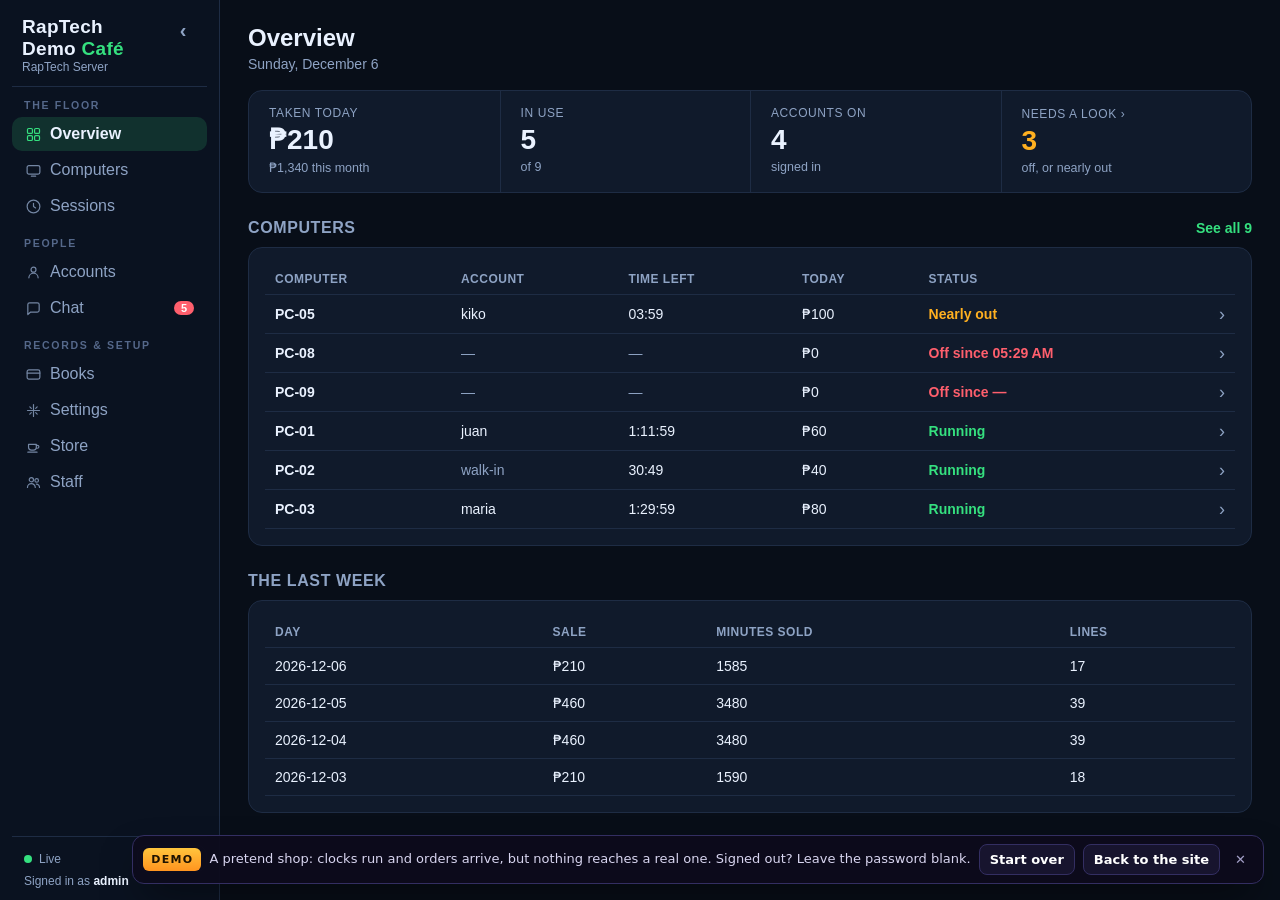
==== commit c7db65af: "Rebuild the demos from client 1.53.4 and counter 1.42.0 The launcher and the dashboard are rebuilt f" ====
--- a/dashboard/index.html
+++ b/dashboard/index.html
@@ -5,8 +5,8 @@
     <meta name="viewport" content="width=device-width, initial-scale=1.0" />
     <title>RapTech-Server dashboard, live demo</title>
     <link rel="icon" href="../assets/raptech-logo.png" />
-    <script type="module" crossorigin src="./assets/index-DTx_sTms.js"></script>
-    <link rel="stylesheet" crossorigin href="./assets/index-BtQ8gU54.css">
+    <script type="module" crossorigin src="./assets/index-B4Tswew5.js"></script>
+    <link rel="stylesheet" crossorigin href="./assets/index-wWrQr0PN.css">
   </head>
   <body>
     <div id="root"></div>
--- a/dashboard/assets/index-wWrQr0PN.css
+++ b/dashboard/assets/index-wWrQr0PN.css
@@ -0,0 +1 @@
+:root{--bg: #080e18;--bg-raised: #101a2b;--bg-sunken: #0a1220;--line: #1e2c44;--text: #eaf2ff;--text-dim: #8ea3c4;--accent: #35e07f;--accent-dim: rgba(53, 224, 127, .15);--danger: #ff5f6d;--danger-dim: rgba(255, 95, 109, .15);--warn: #ffb020;--warn-dim: rgba(255, 176, 32, .15);--info: #6da8ff;--info-dim: rgba(109, 168, 255, .15);--radius: 14px;--shadow: 0 18px 40px rgba(0, 0, 0, .45)}*{box-sizing:border-box}html,body,#root{height:100%;margin:0}body{background:var(--bg);color:var(--text);font-family:Nunito,-apple-system,Segoe UI,Roboto,sans-serif;-webkit-font-smoothing:antialiased}button,label.file-btn{font:inherit;color:inherit;cursor:pointer;border:1px solid var(--line);background:var(--bg-raised);border-radius:10px;padding:8px 14px;transition:border-color .15s,background .15s}button:hover:not(:disabled),label.file-btn:hover{border-color:var(--accent)}button:disabled{opacity:.45;cursor:default}button.primary{background:var(--accent);border-color:var(--accent);color:#06210f;font-weight:700}button.danger{border-color:var(--danger);color:var(--danger)}button.warn{border-color:var(--warn);color:var(--warn)}button.ghost{background:transparent}button.small,label.file-btn.small{padding:5px 10px;font-size:13px}input,select,textarea{font:inherit;color:var(--text);background:var(--bg-sunken);border:1px solid var(--line);border-radius:10px;padding:9px 12px;width:100%}select.small{width:auto;padding:4px 8px;font-size:13px}input:focus,textarea:focus,select:focus{outline:none;border-color:var(--accent)}input[type=checkbox],input[type=radio]{width:16px;height:16px;padding:0;margin:0;flex-shrink:0;accent-color:var(--accent);cursor:pointer}.field-locked:disabled{color:var(--text-dim);background:transparent;border-style:dashed;cursor:not-allowed}.shell{min-height:100%}.sidebar{position:fixed;top:0;left:0;bottom:0;width:220px;z-index:40;background:var(--bg-sunken);border-right:1px solid var(--line);padding:16px 12px 12px;display:flex;flex-direction:column;gap:2px;overflow-y:auto;transform:translate(-100%);transition:transform .2s ease}.shell.nav-open .sidebar{transform:none}.brand{display:flex;align-items:flex-start;justify-content:space-between;gap:8px;font-size:19px;font-weight:800;letter-spacing:.3px;padding:0 10px 12px;margin-bottom:10px;border-bottom:1px solid var(--line)}.nav-open-btn{position:fixed;top:12px;left:12px;z-index:45;width:40px;height:38px;display:flex;flex-direction:column;align-items:center;justify-content:center;gap:4px;padding:0;background:var(--bg-raised);border:1px solid var(--line);border-radius:10px}.nav-open-btn span{display:block;width:18px;height:2px;border-radius:2px;background:var(--text)}.nav-collapse-btn{flex:none;width:28px;height:28px;padding:0;line-height:1;font-size:20px;border-radius:8px;background:none;border:1px solid transparent;color:var(--text-dim)}.nav-collapse-btn:hover{color:var(--text);border-color:var(--line)}.scrim{display:none}.brand span{color:var(--accent)}.brand small{display:block;font-size:12px;font-weight:500;color:var(--text-dim);letter-spacing:0}.nav-item{display:flex;align-items:center;justify-content:space-between;gap:8px;padding:7px 12px;border-radius:10px;border:1px solid transparent;background:none;text-align:left;color:var(--text-dim);width:100%}.nav-item:hover{background:var(--bg-raised);border-color:transparent;color:var(--text)}.nav-item.on{background:var(--accent-dim);color:var(--text);font-weight:700}.nav-group{display:flex;flex-direction:column;gap:2px}.nav-group+.nav-group{margin-top:12px}.nav-group-label{padding:0 12px 4px;font-size:.66rem;font-weight:700;text-transform:uppercase;letter-spacing:.16em;color:#55688a}.nav-spacer{flex:1}.about{position:relative;flex:none}.about-btn{width:30px;height:30px;padding:0;border-radius:8px;border:1px solid var(--line);background:var(--bg-raised);color:var(--text-dim);font-size:.85rem;line-height:1;cursor:pointer}.about-btn:hover{color:var(--text);border-color:var(--accent)}.about-overlay{position:fixed;inset:0;z-index:60}.about-pop{position:absolute;left:0;top:calc(100% + 8px);z-index:61;display:flex;flex-direction:column;gap:4px;min-width:210px;padding:12px 14px;background:var(--bg-raised);border:1px solid var(--line);border-radius:12px;box-shadow:var(--shadow)}.about.up .about-pop{top:auto;bottom:calc(100% + 8px)}.login-head .about-pop{left:auto;right:0}.about-details{display:flex;flex-direction:column;gap:4px;min-width:230px}.about-product{display:flex;align-items:center;gap:10px}.about-product>div{display:flex;flex-direction:column}.about-product-name{font-size:16px;font-weight:800}.about-product-version{font-size:12px;color:var(--text-dim)}.about-maker{margin:4px 0 6px;padding-bottom:8px;border-bottom:1px solid var(--line);font-size:13px;color:var(--text-dim)}.about-maker b{color:var(--text)}.about-details a{font-size:.85rem;color:var(--accent);text-decoration:none;word-break:break-all}.about-details a:hover{text-decoration:underline}.about-pop-label{font-size:.66rem;text-transform:uppercase;letter-spacing:.16em;color:var(--text-dim)}.about-pop a{font-size:.85rem;color:var(--accent);text-decoration:none;word-break:break-all}.about-pop a:hover{text-decoration:underline}.main{min-height:100vh;overflow-x:clip;overflow-y:visible;padding:24px 28px 48px;transition:margin-left .2s ease}@media(min-width:861px){.shell.nav-open .main{margin-left:220px}}.shell:not(.nav-open) .main{padding-top:64px}@media(max-width:860px){.sidebar{box-shadow:var(--shadow)}.shell.nav-open .scrim{display:block;position:fixed;inset:0;z-index:35;background:#0000008c}.main{padding:64px 16px 40px}}.page-tabs{display:flex;gap:6px;margin-bottom:18px;padding-bottom:10px;border-bottom:1px solid var(--line);overflow-x:auto}.page-tab{background:transparent;border:1px solid transparent;color:var(--text-dim);font-weight:600;padding:8px 16px;white-space:nowrap}.page-tab:hover{background:var(--bg-raised);color:var(--text)}.page-tab.on{background:var(--accent-dim);border-color:transparent;color:var(--text);font-weight:700}.page-head{display:flex;align-items:baseline;justify-content:space-between;gap:16px;margin-bottom:18px;flex-wrap:wrap}h1{font-size:24px;margin:0}h2{font-size:16px;margin:24px 0 10px;color:var(--text-dim);font-weight:700;text-transform:uppercase;letter-spacing:.6px}.muted{color:var(--text-dim)}.card{background:var(--bg-raised);border:1px solid var(--line);border-radius:var(--radius);padding:16px}.tiles{display:grid;grid-template-columns:repeat(auto-fit,minmax(160px,1fr));gap:12px}.tile .label{font-size:12px;text-transform:uppercase;letter-spacing:.6px;color:var(--text-dim)}.tile .value{font-size:30px;font-weight:800;margin-top:4px}.tile .value.accent{color:var(--accent)}.tile .value.warn{color:var(--warn)}.grid{display:grid;grid-template-columns:repeat(auto-fill,minmax(260px,1fr));gap:12px}.terminal .top{display:flex;justify-content:space-between;align-items:center;gap:8px}.terminal .name{font-weight:800;font-size:17px}.terminal .who{margin-top:10px;font-size:14px}.terminal .big{font-size:26px;font-weight:800;font-variant-numeric:tabular-nums;margin-top:2px}.terminal .row{display:flex;justify-content:space-between;font-size:13px;color:var(--text-dim);margin-top:6px}.terminal .pc-spec{gap:12px}.terminal .pc-spec>span:last-child{min-width:0;overflow:hidden;text-overflow:ellipsis;white-space:nowrap}.terminal .gpu-row{gap:12px}.terminal .gpu-row>span:last-child{display:flex;align-items:center;gap:8px;min-width:0}.terminal .gpu-name{min-width:0;overflow:hidden;text-overflow:ellipsis;white-space:nowrap}.terminal .gpu-row .pill{flex-shrink:0}.terminal .meter{display:grid;grid-template-columns:32px 1fr auto;align-items:center;gap:8px;font-size:13px;color:var(--text-dim);margin-top:6px}.terminal .meter-bar{height:6px;border-radius:3px;background:var(--line);overflow:hidden}.terminal .meter-bar>span{display:block;height:100%;border-radius:3px;background:var(--accent);transition:width .4s ease}.terminal .meter.warn .meter-bar>span{background:var(--warn)}.terminal .meter.danger .meter-bar>span{background:var(--danger)}.terminal .meter-text{color:var(--text);font-variant-numeric:tabular-nums;text-align:right}.terminal .meter.has-after{grid-template-columns:32px 1fr auto auto}.screen-thumb{position:relative;display:grid;place-items:center;width:100%;aspect-ratio:16 / 9;margin-top:10px;padding:0;overflow:hidden;border:1px solid var(--line);border-radius:8px;background:var(--bg-sunken);cursor:zoom-in}.screen-thumb:disabled{cursor:default}.screen-thumb img{grid-area:1 / 1;width:100%;height:100%;object-fit:contain}.screen-thumb.is-off img{filter:grayscale(1);opacity:.45}.screen-note{grid-area:1 / 1;z-index:1;padding:3px 9px;border-radius:999px;background:#03070eb8;color:var(--text-dim);font-size:12px}.modal-screen{width:min(1200px,100%)}.screen-large{display:grid;place-items:center;min-height:200px;padding:12px;overflow:auto}.screen-large img{display:block;max-width:100%;max-height:calc(90vh - 110px);border-radius:6px}.screen-large:fullscreen{background:#000;padding:0}.screen-large:fullscreen img{width:100vw;height:100vh;max-width:none;max-height:none;object-fit:contain;border-radius:0}.screen-head-state{flex:none}.screen-head{flex-wrap:wrap;justify-content:flex-start;gap:8px}.screen-title{display:flex;flex-direction:column;min-width:0}.screen-who{font-size:12px;color:var(--text-dim);overflow:hidden;text-overflow:ellipsis;white-space:nowrap}.screen-step{flex:none;min-width:32px;font-size:18px;line-height:1}.screen-actions{margin-left:auto}.screen-large img{-webkit-user-select:none;user-select:none;-webkit-user-drag:none}.live-phone.modal-scrim{padding:0;background:#000;-webkit-backdrop-filter:none;backdrop-filter:none}.live-phone .modal-screen{width:100vw;height:100vh;height:100dvh;max-height:none;border:0;border-radius:0;background:#000}.live-phone .screen-head{flex-wrap:nowrap;padding:4px 8px;gap:6px;background:var(--bg-raised)}.live-phone .modal-title{font-size:14px}.live-phone .screen-who{font-size:11px}.live-phone .screen-large{flex:1;min-height:0;padding:0;overflow:hidden;touch-action:none}.live-phone .screen-large img{width:100%;height:100%;max-height:none;object-fit:contain;border-radius:0}.live-rotated .modal-screen{position:fixed;top:0;left:0;width:100vh;width:100dvh;height:100vw;transform-origin:top left;transform:translate(100vw) rotate(90deg)}.live-dot{display:inline-block;width:7px;height:7px;margin-right:4px;border-radius:50%;background:#ef4444;vertical-align:1px;animation:live-pulse 1.4s ease-in-out infinite}@keyframes live-pulse{50%{opacity:.35}}@media(prefers-reduced-motion:reduce){.live-dot{animation:none}}.monitor-form h3{margin:4px 0 8px;font-size:14px}.monitor-form p{margin:8px 0 14px;font-size:13px;line-height:1.45}.monitor-check{display:flex;align-items:center;gap:10px;font-size:14px;cursor:pointer}.monitor-grid{display:grid;grid-template-columns:repeat(auto-fit,minmax(150px,1fr));gap:10px}.monitor-grid label{display:flex;flex-direction:column;gap:4px;font-size:13px;color:var(--text-dim)}.pill{font-size:11px;font-weight:700;text-transform:uppercase;letter-spacing:.5px;padding:3px 9px;border-radius:999px;background:var(--bg-sunken);color:var(--text-dim);border:1px solid var(--line);white-space:nowrap}.pill.on{background:var(--accent-dim);color:var(--accent);border-color:transparent}.pill.off{background:var(--danger-dim);color:var(--danger);border-color:transparent}.pill.warn{background:var(--warn-dim);color:var(--warn);border-color:transparent}.pill.info{background:var(--info-dim);color:var(--info);border-color:transparent}.table-wrap{overflow-x:auto}table{width:100%;border-collapse:collapse;font-size:14px}th{text-align:left;font-size:12px;text-transform:uppercase;letter-spacing:.5px;color:var(--text-dim);padding:8px 10px;border-bottom:1px solid var(--line);white-space:nowrap}th.sortable{cursor:pointer;-webkit-user-select:none;user-select:none}th.sortable:hover,th.is-sorted{color:var(--text)}.sort-mark{display:inline-block;width:1em;margin-left:4px;font-size:9px;color:var(--accent)}td{padding:10px;border-bottom:1px solid var(--line);vertical-align:middle}tbody tr:hover{background:var(--bg-sunken)}.num{font-variant-numeric:tabular-nums}.chat{display:grid;grid-template-columns:280px 1fr;gap:12px;height:calc(100vh - 140px);min-height:420px}.thread-list{overflow-y:auto;background:var(--bg-raised);border:1px solid var(--line);border-radius:var(--radius);padding:8px}.thread{width:100%;text-align:left;background:none;border:1px solid transparent;border-radius:10px;padding:10px;display:block}.thread:hover{background:var(--bg-sunken);border-color:transparent}.thread.on{background:var(--accent-dim);border-color:transparent}.thread .title{display:flex;justify-content:space-between;gap:8px;font-weight:700}.thread .preview{font-size:13px;color:var(--text-dim);margin-top:3px;overflow:hidden;text-overflow:ellipsis;white-space:nowrap}.badge{background:var(--danger);color:#fff;border-radius:999px;font-size:11px;font-weight:800;padding:1px 7px;min-width:20px;text-align:center}.conversation{display:flex;flex-direction:column;background:var(--bg-raised);border:1px solid var(--line);border-radius:var(--radius);overflow:hidden}.conversation .head{padding:12px 16px;border-bottom:1px solid var(--line);display:flex;justify-content:space-between;align-items:center;gap:10px}.messages{flex:1;overflow-y:auto;padding:16px;display:flex;flex-direction:column;gap:10px}.bubble{max-width:72%;padding:9px 13px;border-radius:14px;background:var(--bg-sunken);border:1px solid var(--line);line-height:1.4;word-break:break-word;white-space:pre-wrap}.bubble .meta{font-size:11px;color:var(--text-dim);margin-bottom:3px}.bubble.mine{align-self:flex-end;background:var(--accent-dim);border-color:transparent}.bubble.system{align-self:center;background:none;border:none;color:var(--text-dim);font-size:13px}.bubble.pending{opacity:.55}.order-answers{display:flex;flex-wrap:wrap;align-items:center;gap:6px;margin-top:8px;padding-top:8px;border-top:1px solid var(--line);white-space:normal}.composer{display:flex;gap:8px;padding:12px;border-top:1px solid var(--line)}.field{margin-bottom:12px}.field label{display:block;font-size:12px;text-transform:uppercase;letter-spacing:.5px;color:var(--text-dim);margin-bottom:5px}.row-actions{display:flex;gap:6px;flex-wrap:wrap;align-items:center}.sheet-scrim{position:fixed;inset:0;z-index:70;display:flex;align-items:center;justify-content:center;padding:16px;background:#00000080}.sheet{width:min(480px,100%);max-height:calc(100vh - 32px);display:flex;flex-direction:column;background:var(--bg-raised);border:1px solid var(--line);border-radius:12px;box-shadow:var(--shadow)}.sheet-head{display:flex;align-items:center;gap:12px;padding:14px 16px;border-bottom:1px solid var(--line)}.sheet-head h2{margin:0 auto 0 0;font-size:1rem}.sheet-x{background:none;border:0;color:var(--muted);font-size:1rem;line-height:1;cursor:pointer;padding:4px 6px}.sheet-x:hover{color:var(--text)}.sheet-body{padding:16px;overflow-y:auto;display:flex;flex-direction:column;gap:14px}.sheet-boxes{display:flex;gap:10px;flex-wrap:wrap}.sheet-boxes label{display:flex;flex-direction:column;gap:4px;font-size:.85rem;color:var(--muted)}.sheet-boxes input{width:100px}.rate-row{display:flex;align-items:baseline;gap:10px;width:100%;text-align:left;padding:10px 12px}.rate-row strong{font-size:1rem}.rate-row span{color:var(--muted);font-size:.85rem;margin-left:auto}.row-actions>a{color:inherit;text-decoration:none;display:inline-flex}.page-head .row-actions select{width:auto}.period-range{display:inline-flex;align-items:center;gap:6px;flex-wrap:nowrap}.period-range input[type=date]{width:auto;min-width:0;padding:7px 10px}.error{background:var(--danger-dim);border:1px solid var(--danger);color:var(--danger);border-radius:10px;padding:10px 12px;margin-bottom:12px}.notice{background:var(--info-dim);border:1px solid transparent;color:var(--info);border-radius:10px;padding:10px 12px;margin-bottom:12px}.license-notices{display:grid;gap:8px;margin-bottom:16px}.license-notice{display:flex;align-items:center;gap:12px;padding:10px 12px;border-radius:10px;border-left:4px solid var(--info);background:var(--info-dim)}.license-notice.warn{border-left-color:var(--warn);background:var(--warn-dim)}.license-notice.bad{border-left-color:var(--danger);background:var(--danger-dim)}.license-notice-text{flex:1;min-width:0;display:grid;gap:2px;font-size:14px}.license-notice.info strong{color:var(--info)}.license-notice.warn strong{color:var(--warn)}.license-notice.bad strong{color:var(--danger)}.license-notice-text span{color:var(--text-dim)}.license-notice-actions{display:flex;align-items:center;gap:6px;flex-shrink:0}.license-notice-who{color:var(--text-dim);font-size:13px}@media(max-width:860px){.license-notice{flex-direction:column;align-items:stretch}.license-notice-actions{justify-content:flex-end}}.empty{color:var(--text-dim);padding:32px;text-align:center}.center-screen{height:100%;display:grid;place-items:center;padding:20px}.card.login-card{width:min(360px,100%);padding:0}.login-head{display:flex;align-items:center;justify-content:space-between;gap:8px;padding:14px 16px;border-bottom:1px solid var(--line)}.login-head .brand-word{margin:0;font-size:18px;font-weight:800;letter-spacing:.3px}.login-head .brand-word span{color:var(--accent)}.login-body{display:flex;flex-direction:column;gap:12px;padding:22px 20px 24px;text-align:center}.login-body label{font-size:13px;color:var(--text-dim)}.login-body input{text-align:center;font-size:1.15rem;letter-spacing:.3em}.login-body .primary{width:100%;margin-top:2px}.login-body .error{text-align:left;margin-bottom:0}.login-body .notice{text-align:left;margin:0}.link-btn{background:none;border:0;padding:2px;font-size:12px;color:var(--text-dim);text-decoration:underline;cursor:pointer}.link-btn:hover:not(:disabled){color:var(--accent)}.link-btn:disabled{opacity:.5;cursor:default}.link-status{display:flex;align-items:center;gap:7px;font-size:12px;color:var(--text-dim);padding:8px 12px}.dot{width:8px;height:8px;border-radius:50%;background:var(--danger)}.dot.on{background:var(--accent)}.public{height:100%;display:flex;flex-direction:column;max-width:620px;margin:0 auto;border-left:1px solid var(--line);border-right:1px solid var(--line)}.public .head{padding:16px;border-bottom:1px solid var(--line)}.public .head h1{font-size:19px}.chat-back{display:none}@media(max-width:860px){.chat{display:block;height:auto;min-height:0}.chat .thread-list,.chat .conversation{height:calc(100vh - 180px);min-height:320px;max-height:none}.chat.picked .thread-list{display:none}.chat:not(.picked) .conversation{display:none}.chat-back{display:inline-flex;align-items:center;flex:none;margin-right:4px}}@media(max-width:720px){h1{font-size:20px}.main{padding:58px 14px 40px}.page-head{flex-direction:column;align-items:stretch;gap:10px;margin-bottom:14px}.page-head .row-actions{width:100%}.page-head .row-actions>*{flex:1 1 auto}.page-head input,.page-head select,.page-head .row-actions a{width:100%!important;min-width:0;max-width:100%}.page-head .row-actions a button{width:100%}.tiles{grid-template-columns:1fr 1fr;gap:10px}.tile .value{font-size:24px}.grid{grid-template-columns:1fr}.card{padding:14px}.bubble{max-width:88%}.table-wrap{-webkit-overflow-scrolling:touch}.public{max-width:none;border-left:none;border-right:none}}@media(max-width:420px){.tiles{grid-template-columns:1fr}.main{padding-left:12px;padding-right:12px}}.remove-list{display:flex;flex-direction:column;margin-top:8px}.remove-row{display:flex;align-items:center;gap:10px;padding:9px 0;border-top:1px solid var(--line)}.remove-row:first-child{border-top:0}.remove-row-name{flex:1;min-width:0;display:flex;flex-direction:column;gap:2px}.remove-row-name strong,.remove-row-name .muted{overflow:hidden;text-overflow:ellipsis;white-space:nowrap}.remove-row-name .muted{font-size:12px}.nav-item{justify-content:flex-start}.nav-item svg{flex:none;opacity:.8}.nav-item.on svg{color:var(--accent);opacity:1}.nav-item .badge{margin-left:auto}.page-sub{margin:4px 0 0;font-size:14px;color:var(--text-dim)}.section-head{display:flex;align-items:baseline;justify-content:space-between;gap:16px;margin:26px 0 10px}.section-head h2{margin:0}.tiles{display:grid;grid-template-columns:repeat(auto-fit,minmax(170px,1fr));gap:0;background:var(--bg-raised);border:1px solid var(--line);border-radius:var(--radius);overflow:hidden}.tile{padding:15px 20px 17px;border-left:1px solid var(--line)}.tile:first-child{border-left:0}.tile .value{font-size:28px;line-height:1.15}.tile .sub{margin-top:4px;font-size:12.5px;color:var(--text-dim)}.state-on{color:var(--accent);font-weight:600}.state-warn{color:var(--warn);font-weight:600}.state-bad{color:var(--danger);font-weight:600}.state-info{color:#6da8ff;font-weight:600}.state-plain{color:var(--text-dim)}.linkish{padding:0;border:0;background:none;color:var(--accent);font:inherit;font-size:14px;font-weight:600;cursor:pointer}.linkish:hover{text-decoration:underline}.cat-rows{list-style:none;margin:0;padding:0;display:flex;flex-direction:column;gap:8px}.cat-row{display:flex;align-items:center;gap:12px;padding:8px 10px 8px 8px;border:1px solid var(--line);border-radius:12px;background:var(--bg-raised)}.cat-row.is-off .cat-row-name,.cat-row.is-off .store-row-money{color:var(--text-dim)}.cat-row-pic{flex:none;width:74px;height:46px;display:grid;place-items:center;overflow:hidden;border:1px solid var(--line);border-radius:8px;background:var(--bg-sunken)}.cat-row-pic img{width:100%;height:100%;object-fit:cover}.cat-row-pic-none{padding:0 4px;font-size:10px;line-height:1.25;text-align:center;color:var(--text-dim)}.cat-row-main{flex:1;min-width:0;display:flex;flex-direction:column;gap:3px}.cat-row-name{overflow:hidden;text-overflow:ellipsis;white-space:nowrap;font-weight:700;font-size:15px;color:var(--text)}.cat-row-name.is-unnamed{font-weight:600;font-style:italic;color:var(--text-dim)}.cat-row-sub{overflow:hidden;text-overflow:ellipsis;white-space:nowrap;font-size:12px;color:var(--text-dim)}.cat-row-tags{display:flex;flex-wrap:wrap;gap:4px}.cat-tag{padding:1px 7px;border:1px solid var(--line);border-radius:999px;font-size:10px;font-weight:800;letter-spacing:.05em;text-transform:uppercase;color:var(--text-dim)}.cat-tag.is-bad{border-color:var(--danger);color:var(--danger)}.store-row-money{flex:none;font-variant-numeric:tabular-nums;font-size:16px;font-weight:700;color:var(--text)}.cat-row-acts{flex:none;display:flex;align-items:center;gap:6px}.cat-row-move{display:flex;gap:2px;margin-right:2px}.icon-btn{width:28px;height:28px;padding:0;display:grid;place-items:center;border-radius:8px;font-size:13px;line-height:1}.modal-scrim{position:fixed;inset:0;z-index:60;display:grid;place-items:center;padding:20px;background:#03070eb8;-webkit-backdrop-filter:blur(3px);backdrop-filter:blur(3px)}.modal{max-height:90vh;display:flex;flex-direction:column;background:var(--bg-raised);border:1px solid var(--line);border-radius:18px;box-shadow:var(--shadow);text-align:left}.modal-product{width:min(680px,100%)}.modal-head{flex:none;display:flex;align-items:center;justify-content:space-between;gap:12px;padding:14px 20px;border-bottom:1px solid var(--line)}.modal-title{margin:0;min-width:0;overflow:hidden;text-overflow:ellipsis;white-space:nowrap;font-size:17px;color:var(--text);text-transform:none;letter-spacing:normal}.modal-body{flex:1;min-height:0;overflow-y:auto;padding:18px 20px 22px;display:flex;flex-direction:column;gap:18px}.modal-foot{flex:none;display:flex;flex-wrap:wrap;align-items:center;gap:10px;padding:12px 20px;border-top:1px solid var(--line);border-radius:0 0 18px 18px}.save-state{margin:0;font-size:13px;color:var(--text-dim)}.save-state.bad{color:var(--danger)}.save-state.good{color:var(--accent)}.modal-product .group{display:flex;flex-direction:column}.modal-product .group+.group{padding-top:16px;border-top:1px solid var(--line)}.modal-product .group-head{display:flex;align-items:baseline;gap:10px;margin:0 0 10px;font-size:15px;font-weight:700;color:var(--text)}.group-state{font-size:11px;text-transform:uppercase;letter-spacing:.14em;white-space:nowrap;color:var(--warn)}.grid-2{display:grid;grid-template-columns:1fr 1fr;gap:12px}@media(max-width:560px){.grid-2{grid-template-columns:1fr}}.field-hint{margin:-8px 0 12px;max-width:68ch;font-size:12px;line-height:1.45;color:var(--text-dim)}.field-hint b{color:var(--text);font-weight:700}.check{display:flex;align-items:center;justify-content:space-between;gap:14px;margin-bottom:12px;font-size:14px;color:var(--text-dim);cursor:pointer}.check input{order:2;flex:none;width:auto}.cat-edit-head{display:flex;align-items:center;gap:14px;margin-bottom:10px}.cat-edit-head .cat-row-pic{width:132px;height:82px}.settings-page{display:flex;flex-direction:column;gap:12px;margin-top:12px;container-type:inline-size}.settings-group{padding-top:14px;border-top:1px solid var(--line)}.settings-grid{grid-template-columns:repeat(auto-fit,minmax(300px,1fr));align-items:start}.settings-cols{display:grid;grid-template-columns:repeat(3,minmax(0,1fr));align-items:start;gap:12px}.settings-col{display:flex;flex-direction:column;gap:12px;min-width:0}@container (max-width: 1080px){.settings-cols{display:block;columns:2 340px;column-gap:12px}.settings-col{display:contents}.settings-cat{margin-bottom:12px}}.settings-cat{break-inside:avoid;padding:12px 14px}.settings-cat h2{margin:0 0 2px;font-size:13px}.settings-sub{margin:6px 0 0;padding-top:9px;border-top:1px solid var(--line);font-size:11px;font-weight:600;letter-spacing:.06em;text-transform:uppercase;color:var(--text-dim)}.settings-sub+.set-row{padding-top:4px}.set-row{display:flex;align-items:center;justify-content:space-between;gap:12px;padding:7px 0}.set-row+.set-row{border-top:1px solid var(--line)}.set-row-text{flex:1;min-width:0}.set-row-label{font-size:13.5px;font-weight:600}.set-row-hint{margin-top:1px;font-size:12px;line-height:1.35;color:var(--text-dim)}.set-row-control{flex:0 0 auto;display:flex;justify-content:flex-end;width:min(170px,42%)}.set-row-control input,.set-row-control select{padding:6px 10px}.set-row-control:has(>.switch),.set-row-control:has(>button){width:auto}.unit-input{display:flex;align-items:center;gap:8px;width:100%}.unit-input .muted{flex:none;font-size:13px}.switch{position:relative;display:inline-block;flex:none;width:42px;height:24px;cursor:pointer}.switch input{position:absolute;opacity:0;width:100%;height:100%;margin:0;cursor:pointer}.switch-track{position:absolute;inset:0;border-radius:999px;background:var(--bg-sunken);border:1px solid var(--line);transition:background .15s,border-color .15s;pointer-events:none}.switch-track:after{content:"";position:absolute;top:3px;left:3px;width:16px;height:16px;border-radius:50%;background:var(--text-dim);transition:transform .15s,background .15s}.switch input:checked+.switch-track{background:var(--accent-dim);border-color:var(--accent)}.switch input:checked+.switch-track:after{transform:translate(18px);background:var(--accent)}.switch input:focus-visible+.switch-track{outline:2px solid var(--accent);outline-offset:2px}.switch-line{display:flex;align-items:center;gap:12px}.settings-bar{position:sticky;bottom:0;z-index:5;display:flex;flex-wrap:wrap;align-items:center;gap:10px;padding:12px 16px;background:var(--bg-raised);border:1px solid var(--line);border-radius:var(--radius);box-shadow:var(--shadow)}.settings-bar.dirty{border-color:var(--warn)}.settings-bar-says{flex:1;min-width:0;font-size:13px;color:var(--text-dim)}.settings-bar.dirty .settings-bar-says{color:var(--warn)}.modal-setting{width:min(520px,100%)}.rate-row{display:flex;align-items:center;gap:8px;margin-bottom:8px}.rate-row input{width:100px}@media(max-width:560px){.set-row{flex-direction:column;align-items:stretch}.set-row-control{width:100%;justify-content:flex-start}}::-webkit-scrollbar{width:10px;height:10px}::-webkit-scrollbar-track,::-webkit-scrollbar-corner{background:transparent}::-webkit-scrollbar-thumb{background:#2a3b58;border-radius:999px;border:2px solid transparent;background-clip:padding-box}::-webkit-scrollbar-thumb:hover{background-color:#3c5378}::-webkit-scrollbar-thumb:active{background-color:var(--accent)}::-webkit-scrollbar-button{display:none}@supports not selector(::-webkit-scrollbar){*{scrollbar-width:thin;scrollbar-color:#2a3b58 transparent}}.login-body input.login-name{letter-spacing:normal;font-size:1rem}.login-body .login-hint{font-size:13px}.nav-user{font-size:12px;color:var(--text-dim);padding:4px 12px 2px}.nav-user strong{color:var(--text)}.staff-intro{margin:0 0 16px;max-width:760px;font-size:13.5px;line-height:1.5}.staff-list{display:grid;grid-template-columns:repeat(auto-fill,minmax(300px,1fr));gap:12px;align-items:start}.staff-card{display:flex;flex-direction:column;gap:10px}.staff-card.is-off{opacity:.6}.staff-card-head{display:flex;align-items:center;flex-wrap:wrap;gap:8px;font-size:15px}.staff-added{margin-left:auto;font-size:12px}.staff-summary{margin:0;padding:0;list-style:none;display:flex;flex-direction:column;gap:4px;font-size:13px}.staff-card-actions{padding-top:10px;border-top:1px solid var(--line)}.sheet:has(.staff-form){width:min(640px,100%)}.staff-form{display:flex;flex-direction:column;gap:14px}.staff-form-row{display:grid;grid-template-columns:repeat(auto-fit,minmax(170px,1fr));gap:12px}.staff-form .small-print{font-size:12.5px;margin:-6px 0 0}.staff-form input[type=checkbox],.staff-form input[type=radio]{width:16px;height:16px;padding:0;margin:2px 0 0;flex-shrink:0;accent-color:var(--accent);cursor:pointer}.role-choice{display:grid;grid-template-columns:1fr 1fr;gap:10px}.role-option{display:flex;align-items:flex-start;gap:10px;padding:10px 12px;border:1px solid var(--line);border-radius:10px;cursor:pointer}.role-option.on{border-color:var(--accent);background:color-mix(in srgb,var(--accent) 8%,transparent)}.role-option>span{display:flex;flex-direction:column;gap:2px;font-size:13.5px}.role-option .muted{font-size:12px}.perm-pages{display:grid;grid-template-columns:repeat(auto-fill,minmax(260px,1fr));gap:10px}.perm-pages.is-admin{opacity:.55}.perm-page{margin:0;padding:8px 12px 10px;border:1px solid var(--line);border-radius:10px;min-width:0}.perm-page legend{display:flex;align-items:center;gap:8px;padding:0 6px;font-size:12px;font-weight:700;letter-spacing:.6px;text-transform:uppercase;color:var(--text-dim)}.perm-page .perm-all{font-size:11.5px;font-weight:600;letter-spacing:0;text-transform:none}.perm-row{display:flex;align-items:flex-start;gap:10px;padding:5px 0;font-size:13.5px;cursor:pointer}.perm-row.is-view{padding-bottom:7px;margin-bottom:3px;border-bottom:1px dashed var(--line);font-weight:600}.perm-row.is-idle{opacity:.5}.perm-text{display:flex;flex-direction:column;gap:1px;min-width:0}.perm-text small{font-size:11.5px;font-weight:400}.staff-form-actions{justify-content:flex-end;position:sticky;bottom:-1px;padding:10px 0 2px;background:var(--bg-raised)}@media(max-width:560px){.role-choice{grid-template-columns:1fr}}.order-who{font-size:12px;margin-top:3px}.chat-readonly{margin:0;padding:12px 14px;border-top:1px solid var(--line);font-size:13px}.readonly-note{font-size:13px;margin-bottom:14px}form.is-readonly button,form.is-readonly input,form.is-readonly select,form.is-readonly textarea{opacity:.6}.nav-foot{margin-top:10px;padding-top:8px;border-top:1px solid var(--line)}.nav-foot-row{display:flex;align-items:center;justify-content:space-between;gap:8px}.nav-foot .link-status{padding:4px 12px}.nav-foot .nav-user{padding:2px 12px 0}tbody tr.row-opens,.card-opens{cursor:pointer}.card-opens:hover{border-color:#2c4266}.linkish.row-name{color:var(--text);font-size:inherit;font-weight:800;text-align:left}.terminal button.name{color:var(--text)}td.row-go{width:1%;color:var(--text-dim);text-align:right;font-size:18px;line-height:1}tbody tr.row-opens:hover td.row-go{color:var(--accent)}button.tile-opens{display:block;width:100%;text-align:left;color:inherit;background:transparent;border:0;border-left:1px solid var(--line);border-radius:0}button.tile-opens:first-child{border-left:0}button.tile-opens:hover:not(:disabled){background:var(--bg-sunken);border-color:var(--line)}.filter-chips{display:flex;flex-wrap:wrap;gap:6px;margin-bottom:14px}.filter-chips .chip{padding:6px 14px;border-radius:999px;font-size:13px;font-weight:600;color:var(--text-dim);background:transparent}.filter-chips .chip.on{color:var(--text);background:var(--accent-dim);border-color:transparent;font-weight:700}.panel-scrim{position:fixed;inset:0;z-index:49;background:#00000073}.computer-panel{position:fixed;top:0;right:0;bottom:0;z-index:50;width:min(380px,100%);overflow-y:auto;display:flex;flex-direction:column;gap:16px;padding:18px 18px 24px;background:var(--bg-raised);border-left:1px solid var(--line);box-shadow:var(--shadow);animation:panel-in .16s ease-out}@keyframes panel-in{0%{transform:translate(24px);opacity:0}}@media(prefers-reduced-motion:reduce){.computer-panel{animation:none}}.panel-head{display:flex;align-items:flex-start;justify-content:space-between;gap:12px}.panel-head h2{margin:0 0 4px;font-size:22px;color:var(--text);text-transform:none;letter-spacing:0;font-weight:800}.panel-figures{display:grid;grid-template-columns:repeat(3,minmax(0,1fr));gap:8px;padding:12px 0;border-top:1px solid var(--line);border-bottom:1px solid var(--line)}.panel-figures span{display:block;font-size:11px;text-transform:uppercase;letter-spacing:.5px;color:var(--text-dim)}.panel-figures strong{display:block;font-size:19px;font-variant-numeric:tabular-nums;overflow-wrap:anywhere}.panel-group h3{margin:0 0 8px;font-size:11px;text-transform:uppercase;letter-spacing:.6px;color:var(--text-dim)}.panel-rates{display:grid;grid-template-columns:repeat(auto-fill,minmax(76px,1fr));gap:6px}.panel-rates button{display:flex;flex-direction:column;align-items:center;gap:2px;padding:10px 6px}.panel-rates button strong{font-size:16px}.panel-rates button span{font-size:12px;color:var(--text-dim)}.panel-buttons{display:grid;grid-template-columns:repeat(2,minmax(0,1fr));gap:6px}.computer-panel p{margin:0;font-size:13px}.with-sections{display:grid;grid-template-columns:200px minmax(0,1fr);gap:24px;align-items:start}.with-sections:has(>.sections-body:only-child){display:block}.section-nav{position:sticky;top:16px;display:flex;flex-direction:column;gap:2px;margin-top:24px}.section-link{display:block;width:100%;text-align:left;padding:7px 10px;border:0;border-radius:8px;background:none;color:var(--text-dim);font-size:14px;font-weight:600}.section-link small{display:block;margin-top:1px;font-size:11.5px;font-weight:500;opacity:.8}.section-link:hover:not(:disabled){background:var(--bg-raised);color:var(--text)}.section-link.on{background:var(--accent-dim);color:var(--text);font-weight:700;box-shadow:inset 2px 0 0 var(--accent)}.sections-body [id]{scroll-margin-top:16px}.section-landed{animation:section-landed 1.2s ease-out}@keyframes section-landed{0%{box-shadow:0 0 0 2px var(--accent)}}@media(prefers-reduced-motion:reduce){.section-landed{animation:none}}@media(max-width:1180px){.with-sections{display:block}.section-nav{top:0;z-index:6;flex-direction:row;gap:6px;overflow-x:auto;scrollbar-width:thin;margin:0 0 4px;padding:8px 0;background:var(--bg);border-bottom:1px solid var(--line)}.shell:not(.nav-open) .section-nav{padding-left:52px}.section-link{width:auto;flex:none;white-space:nowrap;padding:6px 12px;border-radius:999px;font-size:13px}.section-link small{display:none}.section-link.on{box-shadow:none}.sections-body [id]{scroll-margin-top:64px}}@media(max-width:720px){table.cards-on-phone,table.cards-on-phone tbody{display:block}table.cards-on-phone thead{display:none}table.cards-on-phone tr{display:grid;grid-template-columns:repeat(2,minmax(0,1fr));gap:10px 14px;padding:14px 4px;border-bottom:1px solid var(--line)}table.cards-on-phone tr:last-child{border-bottom:0}table.cards-on-phone td{display:block;min-width:0;padding:0;border:0;text-align:left;overflow-wrap:anywhere}table.cards-on-phone td[data-label]:before{content:attr(data-label);display:block;margin-bottom:2px;font-size:11px;font-weight:600;text-transform:uppercase;letter-spacing:.5px;color:var(--text-dim)}table.cards-on-phone td.card-head{grid-column:1 / -1;order:-1;font-size:16px}table.cards-on-phone td.card-wide{grid-column:1 / -1}table.cards-on-phone tr.row-opens td.card-head:after{content:"›";float:right;color:var(--accent);font-size:20px;line-height:1}table.cards-on-phone td.row-go{display:none}}.toasts{position:fixed;right:20px;bottom:20px;z-index:90;display:flex;flex-direction:column;align-items:flex-end;gap:8px;width:min(380px,calc(100% - 32px));pointer-events:none}.toast{pointer-events:auto;display:flex;align-items:flex-start;gap:10px;width:100%;padding:12px 14px;text-align:left;font-size:14px;font-weight:600;color:var(--text);background:var(--bg-raised);border:1px solid var(--line);border-left:4px solid var(--accent);border-radius:12px;box-shadow:var(--shadow);animation:toast-in .18s ease-out}.toast-bad{border-left-color:var(--danger)}button.toast:hover:not(:disabled){border-color:var(--line);border-left-color:var(--accent)}button.toast-bad:hover:not(:disabled){border-left-color:var(--danger)}.toast-mark{flex:none;width:20px;height:20px;display:grid;place-items:center;border-radius:50%;font-size:12px;font-weight:800;color:var(--accent);background:var(--accent-dim)}.toast-bad .toast-mark{color:var(--danger);background:var(--danger-dim)}@keyframes toast-in{0%{transform:translateY(10px);opacity:0}}@media(prefers-reduced-motion:reduce){.toast{animation:none}}@media(max-width:720px){.toasts{right:16px;left:16px;bottom:16px;width:auto;align-items:stretch}}
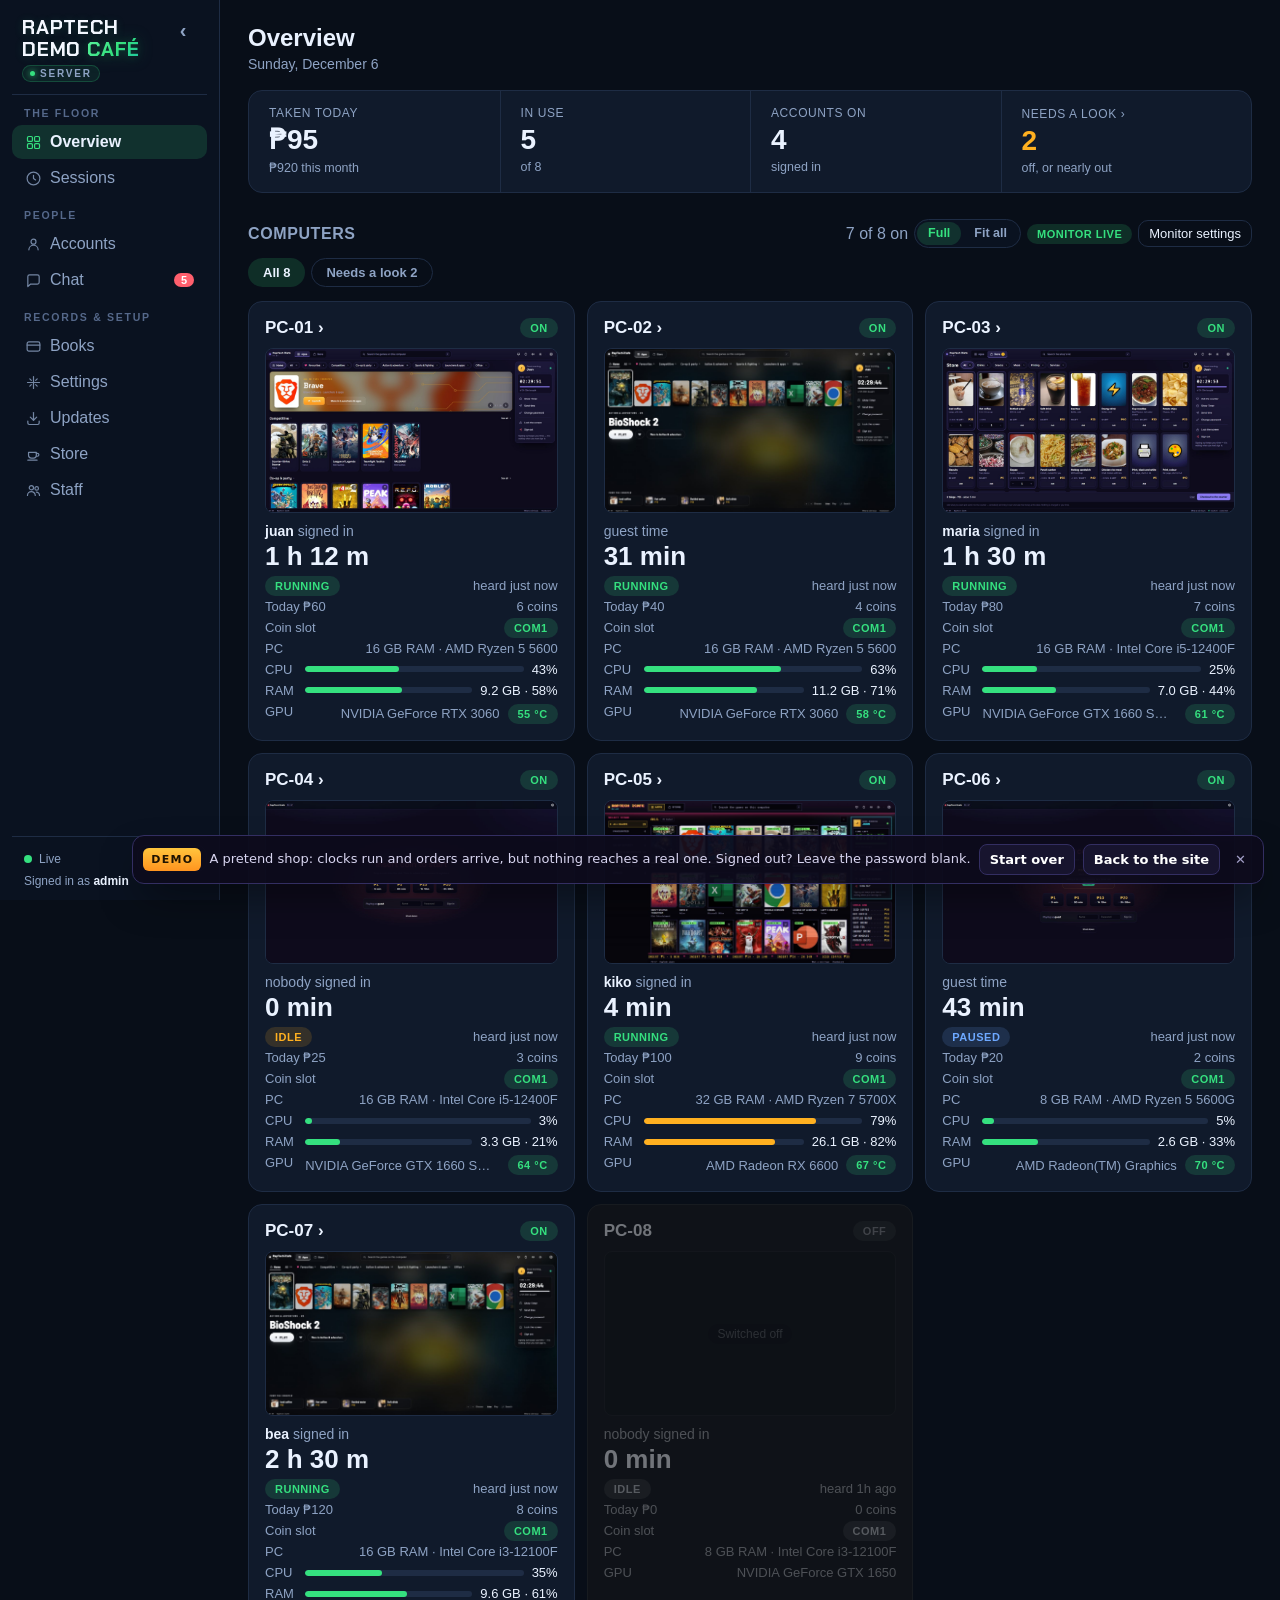
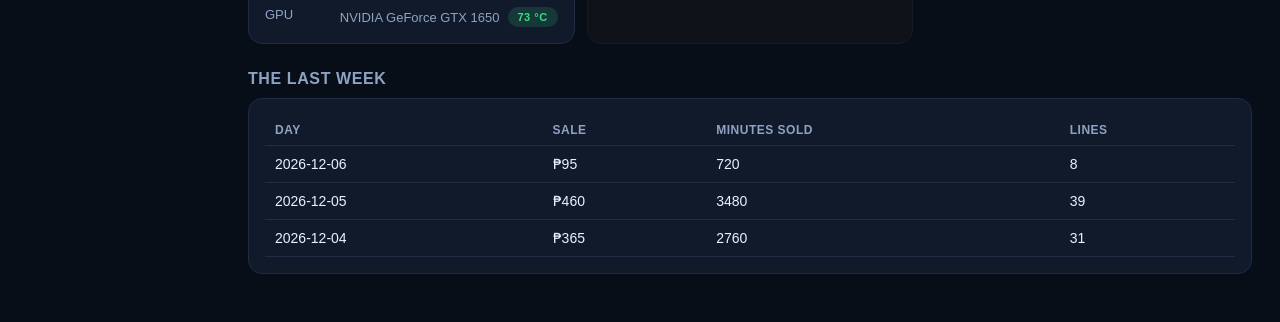
==== commit 32987a9f: "Update Pay Station to available now (touch screen & headless mode) and rebuild demos for client 1.92" ====
--- a/dashboard/index.html
+++ b/dashboard/index.html
@@ -5,8 +5,8 @@
     <meta name="viewport" content="width=device-width, initial-scale=1.0" />
     <title>RapTech-Server dashboard, live demo</title>
     <link rel="icon" href="../assets/raptech-logo.png" />
-    <script type="module" crossorigin src="./assets/index-B4Tswew5.js"></script>
-    <link rel="stylesheet" crossorigin href="./assets/index-wWrQr0PN.css">
+    <script type="module" crossorigin src="./assets/index-4AgWKhfn.js"></script>
+    <link rel="stylesheet" crossorigin href="./assets/index-C71uSS6G.css">
   </head>
   <body>
     <div id="root"></div>
--- a/dashboard/assets/index-C71uSS6G.css
+++ b/dashboard/assets/index-C71uSS6G.css
@@ -0,0 +1 @@
+@font-face{font-family:Chakra Petch;src:url(./chakra-petch-latin-700-normal-CnDBPjkL.woff2) format("woff2");font-weight:700;font-style:normal;font-display:swap}:root{--bg: #080e18;--bg-raised: #101a2b;--bg-sunken: #0a1220;--line: #1e2c44;--text: #eaf2ff;--text-dim: #8ea3c4;--accent: #35e07f;--accent-dim: rgba(53, 224, 127, .15);--danger: #ff5f6d;--danger-dim: rgba(255, 95, 109, .15);--warn: #ffb020;--warn-dim: rgba(255, 176, 32, .15);--info: #6da8ff;--info-dim: rgba(109, 168, 255, .15);--radius: 14px;--shadow: 0 18px 40px rgba(0, 0, 0, .45)}*{box-sizing:border-box}html,body,#root{height:100%;margin:0}body{background:var(--bg);color:var(--text);font-family:Nunito,-apple-system,Segoe UI,Roboto,sans-serif;-webkit-font-smoothing:antialiased}button,label.file-btn{font:inherit;color:inherit;cursor:pointer;border:1px solid var(--line);background:var(--bg-raised);border-radius:10px;padding:8px 14px;transition:border-color .15s,background .15s}button:hover:not(:disabled),label.file-btn:hover{border-color:var(--accent)}button:disabled{opacity:.45;cursor:default}button.primary{background:var(--accent);border-color:var(--accent);color:#06210f;font-weight:700}button.danger{border-color:var(--danger);color:var(--danger)}button.warn{border-color:var(--warn);color:var(--warn)}button.ghost{background:transparent}button.small,label.file-btn.small{padding:5px 10px;font-size:13px}input,select,textarea{font:inherit;color:var(--text);background:var(--bg-sunken);border:1px solid var(--line);border-radius:10px;padding:9px 12px;width:100%}select.small{width:auto;padding:4px 8px;font-size:13px}input:focus,textarea:focus,select:focus{outline:none;border-color:var(--accent)}input[type=checkbox],input[type=radio]{width:16px;height:16px;padding:0;margin:0;flex-shrink:0;accent-color:var(--accent);cursor:pointer}.field-locked:disabled{color:var(--text-dim);background:transparent;border-style:dashed;cursor:not-allowed}.shell{min-height:100%}.sidebar{position:fixed;top:0;left:0;bottom:0;width:220px;z-index:40;background:var(--bg-sunken);border-right:1px solid var(--line);padding:16px 12px 12px;display:flex;flex-direction:column;gap:2px;overflow-y:auto;transform:translate(-100%);transition:transform .2s ease}.shell.nav-open .sidebar{transform:none}.brand{display:flex;align-items:flex-start;justify-content:space-between;gap:8px;font-size:19px;font-weight:800;letter-spacing:.3px;padding:0 10px 12px;margin-bottom:10px;border-bottom:1px solid var(--line)}.nav-open-btn{position:fixed;top:12px;left:12px;z-index:45;width:40px;height:38px;display:flex;flex-direction:column;align-items:center;justify-content:center;gap:4px;padding:0;background:var(--bg-raised);border:1px solid var(--line);border-radius:10px}.nav-open-btn span{display:block;width:18px;height:2px;border-radius:2px;background:var(--text)}.nav-collapse-btn{flex:none;width:28px;height:28px;padding:0;line-height:1;font-size:20px;border-radius:8px;background:none;border:1px solid transparent;color:var(--text-dim)}.nav-collapse-btn:hover{color:var(--text);border-color:var(--line)}.scrim{display:none}.brand span{color:var(--accent)}.brand small{display:block;font-size:12px;font-weight:500;color:var(--text-dim);letter-spacing:0}.brand-lockup{display:flex;min-width:0}.brand-lockup-stack{flex-direction:column;align-items:flex-start;gap:5px;flex:1}.brand-lockup-row{align-items:center;gap:10px;flex:1}.brand-lockup-compact{align-items:center;gap:8px}.brand-lockup-text{display:flex;flex-direction:column;align-items:flex-start;gap:5px;min-width:0}.brand-wordmark{font-family:Chakra Petch,Segoe UI,sans-serif;font-size:20px;font-weight:700;line-height:1.1;letter-spacing:.04em;text-transform:uppercase;color:#f3f7ff;text-shadow:0 1px 10px rgba(53,224,127,.16);word-break:break-word}.brand-lockup-row .brand-wordmark{font-size:21px}.brand-lockup-compact .brand-wordmark{font-size:17px}.brand-wordmark span,.brand .brand-wordmark span{background:linear-gradient(135deg,#5ef5a0,#35e07f 55%,#1dc4a8);-webkit-background-clip:text;background-clip:text;-webkit-text-fill-color:transparent;filter:drop-shadow(0 0 8px rgba(53,224,127,.25))}.brand-badge,.brand .brand-badge{display:inline-flex;align-items:center;gap:5px;font-size:10px;font-weight:700;text-transform:uppercase;letter-spacing:.18em;color:#8ea3c4;padding:2px 7px;border-radius:999px;background:#35e07f14;border:1px solid rgba(53,224,127,.22)}.brand-badge:before{content:"";width:5px;height:5px;border-radius:50%;background:var(--accent);box-shadow:0 0 6px var(--accent)}.brand-sub{display:block;font-size:12px;font-weight:500;color:var(--text-dim);letter-spacing:0}.nav-item{display:flex;align-items:center;justify-content:space-between;gap:8px;padding:7px 12px;border-radius:10px;border:1px solid transparent;background:none;text-align:left;color:var(--text-dim);width:100%}.nav-item:hover{background:var(--bg-raised);border-color:transparent;color:var(--text)}.nav-item.on{background:var(--accent-dim);color:var(--text);font-weight:700}.nav-group{display:flex;flex-direction:column;gap:2px}.nav-group+.nav-group{margin-top:12px}.nav-group-label{padding:0 12px 4px;font-size:.66rem;font-weight:700;text-transform:uppercase;letter-spacing:.16em;color:#55688a}.nav-spacer{flex:1}.about{position:relative;flex:none}.about-btn{width:30px;height:30px;padding:0;border-radius:8px;border:1px solid var(--line);background:var(--bg-raised);color:var(--text-dim);font-size:.85rem;line-height:1;cursor:pointer}.about-btn:hover{color:var(--text);border-color:var(--accent)}.about-overlay{position:fixed;inset:0;z-index:60}.about-pop{position:absolute;left:0;top:calc(100% + 8px);z-index:61;display:flex;flex-direction:column;gap:4px;min-width:210px;padding:12px 14px;background:var(--bg-raised);border:1px solid var(--line);border-radius:12px;box-shadow:var(--shadow)}.about.up .about-pop{top:auto;bottom:calc(100% + 8px)}.login-head .about-pop{left:auto;right:0}.about-details{display:flex;flex-direction:column;gap:4px;min-width:230px}.about-product{display:flex;align-items:center;gap:10px}.about-product>div{display:flex;flex-direction:column}.about-product-name{font-size:16px;font-weight:800}.about-product-version{font-size:12px;color:var(--text-dim)}.about-maker{margin:4px 0 6px;padding-bottom:8px;border-bottom:1px solid var(--line);font-size:13px;color:var(--text-dim)}.about-maker b{color:var(--text)}.about-details a{font-size:.85rem;color:var(--accent);text-decoration:none;word-break:break-all}.about-details a:hover{text-decoration:underline}.about-pop-label{font-size:.66rem;text-transform:uppercase;letter-spacing:.16em;color:var(--text-dim)}.about-pop a{font-size:.85rem;color:var(--accent);text-decoration:none;word-break:break-all}.about-pop a:hover{text-decoration:underline}.main{min-height:100vh;overflow-x:clip;overflow-y:visible;padding:24px 28px 48px;transition:margin-left .2s ease}@media(min-width:861px){.shell.nav-open .main{margin-left:220px}}.shell:not(.nav-open) .main{padding-top:64px}@media(max-width:860px){.sidebar{box-shadow:var(--shadow)}.shell.nav-open .scrim{display:block;position:fixed;inset:0;z-index:35;background:#0000008c}.main{padding:64px 16px 40px}}.page-tabs{display:flex;gap:6px;margin-bottom:18px;padding-bottom:10px;border-bottom:1px solid var(--line);overflow-x:auto}.page-tab{background:transparent;border:1px solid transparent;color:var(--text-dim);font-weight:600;padding:8px 16px;white-space:nowrap}.page-tab:hover{background:var(--bg-raised);color:var(--text)}.page-tab.on{background:var(--accent-dim);border-color:transparent;color:var(--text);font-weight:700}.page-head{display:flex;align-items:baseline;justify-content:space-between;gap:16px;margin-bottom:18px;flex-wrap:wrap}h1{font-size:24px;margin:0}h2{font-size:16px;margin:24px 0 10px;color:var(--text-dim);font-weight:700;text-transform:uppercase;letter-spacing:.6px}.muted{color:var(--text-dim)}.card{background:var(--bg-raised);border:1px solid var(--line);border-radius:var(--radius);padding:16px}.tiles{display:grid;grid-template-columns:repeat(auto-fit,minmax(160px,1fr));gap:12px}.tile .label{font-size:12px;text-transform:uppercase;letter-spacing:.6px;color:var(--text-dim)}.tile .value{font-size:30px;font-weight:800;margin-top:4px}.tile .value.accent{color:var(--accent)}.tile .value.warn{color:var(--warn)}.grid{display:grid;grid-template-columns:repeat(auto-fill,minmax(260px,1fr));gap:12px}.terminal .top{display:flex;justify-content:space-between;align-items:center;gap:8px}.terminal .name{font-weight:800;font-size:17px}.terminal .who{margin-top:10px;font-size:14px}.terminal .big{font-size:26px;font-weight:800;font-variant-numeric:tabular-nums;margin-top:2px}.terminal .row{display:flex;justify-content:space-between;font-size:13px;color:var(--text-dim);margin-top:6px}.terminal .pc-spec{gap:12px}.terminal .pc-spec>span:last-child{min-width:0;overflow:hidden;text-overflow:ellipsis;white-space:nowrap}.terminal .gpu-row{gap:12px}.terminal .gpu-row>span:last-child{display:flex;align-items:center;gap:8px;min-width:0}.terminal .gpu-name{min-width:0;overflow:hidden;text-overflow:ellipsis;white-space:nowrap}.terminal .gpu-row .pill{flex-shrink:0}.terminal .meter{display:grid;grid-template-columns:32px 1fr auto;align-items:center;gap:8px;font-size:13px;color:var(--text-dim);margin-top:6px}.terminal .meter-bar{height:6px;border-radius:3px;background:var(--line);overflow:hidden}.terminal .meter-bar>span{display:block;height:100%;border-radius:3px;background:var(--accent);transition:width .4s ease}.terminal .meter.warn .meter-bar>span{background:var(--warn)}.terminal .meter.danger .meter-bar>span{background:var(--danger)}.terminal .meter-text{color:var(--text);font-variant-numeric:tabular-nums;text-align:right}.terminal .meter.has-after{grid-template-columns:32px 1fr auto auto}.screen-thumb{position:relative;display:grid;place-items:center;width:100%;aspect-ratio:16 / 9;margin-top:10px;padding:0;overflow:hidden;border:1px solid var(--line);border-radius:8px;background:var(--bg-sunken);cursor:zoom-in}.screen-thumb:disabled{cursor:default}.screen-thumb img{grid-area:1 / 1;width:100%;height:100%;object-fit:contain}.screen-thumb.is-off img{filter:grayscale(1);opacity:.45}.screen-note{grid-area:1 / 1;z-index:1;padding:3px 9px;border-radius:999px;background:#03070eb8;color:var(--text-dim);font-size:12px}.modal-screen{width:min(1200px,100%)}.screen-large{display:grid;place-items:center;min-height:200px;padding:12px;overflow:auto}.screen-large img{display:block;max-width:100%;max-height:calc(90vh - 110px);border-radius:6px}.screen-large:fullscreen{background:#000;padding:0}.screen-large:fullscreen img{width:100vw;height:100vh;max-width:none;max-height:none;object-fit:contain;border-radius:0}.screen-head-state{flex:none}.screen-head{flex-wrap:wrap;justify-content:flex-start;gap:8px}.screen-title{display:flex;flex-direction:column;min-width:0}.screen-who{font-size:12px;color:var(--text-dim);overflow:hidden;text-overflow:ellipsis;white-space:nowrap}.screen-step{flex:none;min-width:32px;font-size:18px;line-height:1}.screen-actions{margin-left:auto}.screen-large img{-webkit-user-select:none;user-select:none;-webkit-user-drag:none}.live-phone.modal-scrim{padding:0;background:#000;-webkit-backdrop-filter:none;backdrop-filter:none}.live-phone .modal-screen{width:100vw;height:100vh;height:100dvh;max-height:none;border:0;border-radius:0;background:#000}.live-phone .screen-head{flex-wrap:nowrap;padding:4px 8px;gap:6px;background:var(--bg-raised)}.live-phone .modal-title{font-size:14px}.live-phone .screen-who{font-size:11px}.live-phone .screen-large{flex:1;min-height:0;padding:0;overflow:hidden;touch-action:none}.live-phone .screen-large img{width:100%;height:100%;max-height:none;object-fit:contain;border-radius:0}.live-rotated .modal-screen{position:fixed;top:0;left:0;width:100vh;width:100dvh;height:100vw;transform-origin:top left;transform:translate(100vw) rotate(90deg)}.live-dot{display:inline-block;width:7px;height:7px;margin-right:4px;border-radius:50%;background:#ef4444;vertical-align:1px;animation:live-pulse 1.4s ease-in-out infinite}@keyframes live-pulse{50%{opacity:.35}}@media(prefers-reduced-motion:reduce){.live-dot{animation:none}}.monitor-form h3{margin:4px 0 8px;font-size:14px}.monitor-form p{margin:8px 0 14px;font-size:13px;line-height:1.45}.monitor-check{display:flex;align-items:center;gap:10px;font-size:14px;cursor:pointer}.monitor-grid{display:grid;grid-template-columns:repeat(auto-fit,minmax(150px,1fr));gap:10px}.monitor-grid label{display:flex;flex-direction:column;gap:4px;font-size:13px;color:var(--text-dim)}.pill{font-size:11px;font-weight:700;text-transform:uppercase;letter-spacing:.5px;padding:3px 9px;border-radius:999px;background:var(--bg-sunken);color:var(--text-dim);border:1px solid var(--line);white-space:nowrap}.pill.on{background:var(--accent-dim);color:var(--accent);border-color:transparent}.pill.off{background:var(--danger-dim);color:var(--danger);border-color:transparent}.pill.warn{background:var(--warn-dim);color:var(--warn);border-color:transparent}.pill.info{background:var(--info-dim);color:var(--info);border-color:transparent}.table-wrap{overflow-x:auto}table{width:100%;border-collapse:collapse;font-size:14px}th{text-align:left;font-size:12px;text-transform:uppercase;letter-spacing:.5px;color:var(--text-dim);padding:8px 10px;border-bottom:1px solid var(--line);white-space:nowrap}th.sortable{cursor:pointer;-webkit-user-select:none;user-select:none}th.sortable:hover,th.is-sorted{color:var(--text)}.sort-mark{display:inline-block;width:1em;margin-left:4px;font-size:9px;color:var(--accent)}td{padding:10px;border-bottom:1px solid var(--line);vertical-align:middle}tbody tr:hover{background:var(--bg-sunken)}.num{font-variant-numeric:tabular-nums}.chat{display:grid;grid-template-columns:280px 1fr;gap:12px;height:calc(100vh - 140px);min-height:420px}.thread-list{overflow-y:auto;background:var(--bg-raised);border:1px solid var(--line);border-radius:var(--radius);padding:8px}.thread{width:100%;text-align:left;background:none;border:1px solid transparent;border-radius:10px;padding:10px;display:block}.thread:hover{background:var(--bg-sunken);border-color:transparent}.thread.on{background:var(--accent-dim);border-color:transparent}.thread .title{display:flex;justify-content:space-between;gap:8px;font-weight:700}.thread .preview{font-size:13px;color:var(--text-dim);margin-top:3px;overflow:hidden;text-overflow:ellipsis;white-space:nowrap}.badge{background:var(--danger);color:#fff;border-radius:999px;font-size:11px;font-weight:800;padding:1px 7px;min-width:20px;text-align:center}.conversation{display:flex;flex-direction:column;background:var(--bg-raised);border:1px solid var(--line);border-radius:var(--radius);overflow:hidden}.conversation .head{padding:12px 16px;border-bottom:1px solid var(--line);display:flex;justify-content:space-between;align-items:center;gap:10px}.messages{flex:1;overflow-y:auto;padding:16px;display:flex;flex-direction:column;gap:10px}.bubble{max-width:72%;padding:9px 13px;border-radius:14px;background:var(--bg-sunken);border:1px solid var(--line);line-height:1.4;word-break:break-word;white-space:pre-wrap}.bubble .meta{font-size:11px;color:var(--text-dim);margin-bottom:3px}.bubble.mine{align-self:flex-end;background:var(--accent-dim);border-color:transparent}.bubble.system{align-self:center;background:none;border:none;color:var(--text-dim);font-size:13px}.bubble.pending{opacity:.55}.order-answers{display:flex;flex-wrap:wrap;align-items:center;gap:6px;margin-top:8px;padding-top:8px;border-top:1px solid var(--line);white-space:normal}.composer{display:flex;gap:8px;padding:12px;border-top:1px solid var(--line)}.field{margin-bottom:12px}.field label{display:block;font-size:12px;text-transform:uppercase;letter-spacing:.5px;color:var(--text-dim);margin-bottom:5px}.row-actions{display:flex;gap:6px;flex-wrap:wrap;align-items:center}.sheet-scrim{position:fixed;inset:0;z-index:70;display:flex;align-items:center;justify-content:center;padding:16px;background:#00000080}.sheet{width:min(480px,100%);max-height:calc(100vh - 32px);display:flex;flex-direction:column;background:var(--bg-raised);border:1px solid var(--line);border-radius:12px;box-shadow:var(--shadow)}.sheet-head{display:flex;align-items:center;gap:12px;padding:14px 16px;border-bottom:1px solid var(--line)}.sheet-head h2{margin:0 auto 0 0;font-size:1rem}.sheet-x{background:none;border:0;color:var(--muted);font-size:1rem;line-height:1;cursor:pointer;padding:4px 6px}.sheet-x:hover{color:var(--text)}.sheet-body{padding:16px;overflow-y:auto;display:flex;flex-direction:column;gap:14px}.sheet-boxes{display:flex;gap:10px;flex-wrap:wrap}.sheet-boxes label{display:flex;flex-direction:column;gap:4px;font-size:.85rem;color:var(--muted)}.sheet-boxes input{width:100px}.rate-row{display:flex;align-items:baseline;gap:10px;width:100%;text-align:left;padding:10px 12px}.rate-row strong{font-size:1rem}.rate-row span{color:var(--muted);font-size:.85rem;margin-left:auto}.row-actions>a{color:inherit;text-decoration:none;display:inline-flex}.page-head .row-actions select{width:auto}.period-range{display:inline-flex;align-items:center;gap:6px;flex-wrap:nowrap}.period-range input[type=date]{width:auto;min-width:0;padding:7px 10px}.error{background:var(--danger-dim);border:1px solid var(--danger);color:var(--danger);border-radius:10px;padding:10px 12px;margin-bottom:12px}.notice{background:var(--info-dim);border:1px solid transparent;color:var(--info);border-radius:10px;padding:10px 12px;margin-bottom:12px}.notice.warn-notice{background:var(--warn-dim, rgba(245, 166, 35, .12));color:var(--warn, #f5a623)}.license-notices{display:grid;gap:8px;margin-bottom:16px}.license-notice{display:flex;align-items:center;gap:12px;padding:10px 12px;border-radius:10px;border-left:4px solid var(--info);background:var(--info-dim)}.license-notice.warn{border-left-color:var(--warn);background:var(--warn-dim)}.license-notice.bad{border-left-color:var(--danger);background:var(--danger-dim)}.license-notice-text{flex:1;min-width:0;display:grid;gap:2px;font-size:14px}.license-notice.info strong{color:var(--info)}.license-notice.warn strong{color:var(--warn)}.license-notice.bad strong{color:var(--danger)}.license-notice-text span{color:var(--text-dim)}.license-notice-text code{color:var(--text);background:var(--bg-sunken);padding:1px 6px;border-radius:5px;font-size:12.5px;word-break:break-all}.license-notice-text b{color:var(--text)}.license-notice-actions{display:flex;align-items:center;gap:6px;flex-shrink:0}.license-notice-who{color:var(--text-dim);font-size:13px}@media(max-width:860px){.license-notice{flex-direction:column;align-items:stretch}.license-notice-actions{justify-content:flex-end}}.empty{color:var(--text-dim);padding:32px;text-align:center}.center-screen{height:100%;display:grid;place-items:center;padding:20px}.card.login-card{width:min(360px,100%);padding:0}.login-head{display:flex;align-items:center;justify-content:space-between;gap:8px;padding:14px 16px;border-bottom:1px solid var(--line)}.login-head .brand-word{margin:0;font-size:18px;font-weight:800;letter-spacing:.3px}.login-head .brand-word span{color:var(--accent)}.login-body{display:flex;flex-direction:column;gap:12px;padding:22px 20px 24px;text-align:center}.login-body label{font-size:13px;color:var(--text-dim)}.login-body input{text-align:center;font-size:1.15rem;letter-spacing:.3em}.login-body .primary{width:100%;margin-top:2px}.login-body .error{text-align:left;margin-bottom:0}.login-body .notice{text-align:left;margin:0}.link-btn{background:none;border:0;padding:2px;font-size:12px;color:var(--text-dim);text-decoration:underline;cursor:pointer}.link-btn:hover:not(:disabled){color:var(--accent)}.link-btn:disabled{opacity:.5;cursor:default}.link-status{display:flex;align-items:center;gap:7px;font-size:12px;color:var(--text-dim);padding:8px 12px}.dot{width:8px;height:8px;border-radius:50%;background:var(--danger)}.dot.on{background:var(--accent)}.public{height:100%;display:flex;flex-direction:column;max-width:620px;margin:0 auto;border-left:1px solid var(--line);border-right:1px solid var(--line)}.public .head{padding:16px;border-bottom:1px solid var(--line)}.public .head h1{font-size:19px}.chat-back{display:none}@media(max-width:860px){.chat{display:block;height:auto;min-height:0}.chat .thread-list,.chat .conversation{height:calc(100vh - 180px);min-height:320px;max-height:none}.chat.picked .thread-list{display:none}.chat:not(.picked) .conversation{display:none}.chat-back{display:inline-flex;align-items:center;flex:none;margin-right:4px}}@media(max-width:720px){h1{font-size:20px}.main{padding:58px 14px 40px}.page-head{flex-direction:column;align-items:stretch;gap:10px;margin-bottom:14px}.page-head .row-actions{width:100%}.page-head .row-actions>*{flex:1 1 auto}.page-head input,.page-head select,.page-head .row-actions a{width:100%!important;min-width:0;max-width:100%}.page-head .row-actions a button{width:100%}.tiles{grid-template-columns:1fr 1fr;gap:10px}.tile .value{font-size:24px}.grid{grid-template-columns:1fr}.card{padding:14px}.bubble{max-width:88%}.table-wrap{-webkit-overflow-scrolling:touch}.public{max-width:none;border-left:none;border-right:none}}@media(max-width:420px){.tiles{grid-template-columns:1fr}.main{padding-left:12px;padding-right:12px}}.remove-list{display:flex;flex-direction:column;margin-top:8px}.remove-row{display:flex;align-items:center;gap:10px;padding:9px 0;border-top:1px solid var(--line)}.remove-row:first-child{border-top:0}.remove-row-name{flex:1;min-width:0;display:flex;flex-direction:column;gap:2px}.remove-row-name strong,.remove-row-name .muted{overflow:hidden;text-overflow:ellipsis;white-space:nowrap}.station-summary{display:flex;flex-wrap:wrap;gap:6px 18px;font-size:14px;color:var(--text-dim);margin-bottom:8px}.station-summary strong{color:var(--text);font-variant-numeric:tabular-nums}.station-summary .station-bad strong{color:var(--danger)}.station-sub{margin:14px 0 2px;font-size:12px;font-weight:800;letter-spacing:.1em;text-transform:uppercase;color:var(--text-dim)}tr.station-failed td{background:var(--danger-dim)}.station-why{font-size:12px;margin-top:4px;white-space:normal;max-width:22ch}.remove-row-name .muted{font-size:12px}.nav-item{justify-content:flex-start}.nav-item svg{flex:none;opacity:.8}.nav-item.on svg{color:var(--accent);opacity:1}.nav-item .badge{margin-left:auto}.page-sub{margin:4px 0 0;font-size:14px;color:var(--text-dim)}.section-head{display:flex;align-items:baseline;justify-content:space-between;flex-wrap:wrap;gap:8px 16px;margin:26px 0 10px;scroll-margin-top:16px}.section-head .row-actions select{width:auto}.section-head h2{margin:0}.tiles{display:grid;grid-template-columns:repeat(auto-fit,minmax(170px,1fr));gap:0;background:var(--bg-raised);border:1px solid var(--line);border-radius:var(--radius);overflow:hidden}.tile{padding:15px 20px 17px;border-left:1px solid var(--line)}.tile:first-child{border-left:0}.tile .value{font-size:28px;line-height:1.15}.tile .sub{margin-top:4px;font-size:12.5px;color:var(--text-dim)}.state-on{color:var(--accent);font-weight:600}.state-warn{color:var(--warn);font-weight:600}.state-bad{color:var(--danger);font-weight:600}.state-info{color:#6da8ff;font-weight:600}.state-plain{color:var(--text-dim)}.linkish{padding:0;border:0;background:none;color:var(--accent);font:inherit;font-size:14px;font-weight:600;cursor:pointer}.linkish:hover{text-decoration:underline}.cat-rows{list-style:none;margin:0;padding:0;display:flex;flex-direction:column;gap:8px}.cat-row{display:flex;align-items:center;gap:12px;padding:8px 10px 8px 8px;border:1px solid var(--line);border-radius:12px;background:var(--bg-raised)}.cat-row.is-off .cat-row-name,.cat-row.is-off .store-row-money{color:var(--text-dim)}.cat-row-pic{flex:none;width:74px;height:46px;display:grid;place-items:center;overflow:hidden;border:1px solid var(--line);border-radius:8px;background:var(--bg-sunken)}.cat-row-pic img{width:100%;height:100%;object-fit:cover}.cat-row-pic-none{padding:0 4px;font-size:10px;line-height:1.25;text-align:center;color:var(--text-dim)}.cat-row-main{flex:1;min-width:0;display:flex;flex-direction:column;gap:3px}.cat-row-name{overflow:hidden;text-overflow:ellipsis;white-space:nowrap;font-weight:700;font-size:15px;color:var(--text)}.cat-row-name.is-unnamed{font-weight:600;font-style:italic;color:var(--text-dim)}.cat-row-sub{overflow:hidden;text-overflow:ellipsis;white-space:nowrap;font-size:12px;color:var(--text-dim)}.cat-row-tags{display:flex;flex-wrap:wrap;gap:4px}.cat-tag{padding:1px 7px;border:1px solid var(--line);border-radius:999px;font-size:10px;font-weight:800;letter-spacing:.05em;text-transform:uppercase;color:var(--text-dim)}.cat-tag.is-bad{border-color:var(--danger);color:var(--danger)}.store-row-money{flex:none;font-variant-numeric:tabular-nums;font-size:16px;font-weight:700;color:var(--text)}.cat-row-acts{flex:none;display:flex;align-items:center;gap:6px}.cat-row-move{display:flex;gap:2px;margin-right:2px}.icon-btn{width:28px;height:28px;padding:0;display:grid;place-items:center;border-radius:8px;font-size:13px;line-height:1}.modal-scrim{position:fixed;inset:0;z-index:60;display:grid;place-items:center;padding:20px;background:#03070eb8;-webkit-backdrop-filter:blur(3px);backdrop-filter:blur(3px)}.modal{max-height:90vh;display:flex;flex-direction:column;background:var(--bg-raised);border:1px solid var(--line);border-radius:18px;box-shadow:var(--shadow);text-align:left}.modal-product{width:min(680px,100%)}.modal-head{flex:none;display:flex;align-items:center;justify-content:space-between;gap:12px;padding:14px 20px;border-bottom:1px solid var(--line)}.modal-title{margin:0;min-width:0;overflow:hidden;text-overflow:ellipsis;white-space:nowrap;font-size:17px;color:var(--text);text-transform:none;letter-spacing:normal}.modal-body{flex:1;min-height:0;overflow-y:auto;padding:18px 20px 22px;display:flex;flex-direction:column;gap:18px}.modal-foot{flex:none;display:flex;flex-wrap:wrap;align-items:center;gap:10px;padding:12px 20px;border-top:1px solid var(--line);border-radius:0 0 18px 18px}.save-state{margin:0;font-size:13px;color:var(--text-dim)}.save-state.bad{color:var(--danger)}.save-state.good{color:var(--accent)}.modal-product .group{display:flex;flex-direction:column}.modal-product .group+.group{padding-top:16px;border-top:1px solid var(--line)}.modal-product .group-head{display:flex;align-items:baseline;gap:10px;margin:0 0 10px;font-size:15px;font-weight:700;color:var(--text)}.group-state{font-size:11px;text-transform:uppercase;letter-spacing:.14em;white-space:nowrap;color:var(--warn)}.grid-2{display:grid;grid-template-columns:1fr 1fr;gap:12px}@media(max-width:560px){.grid-2{grid-template-columns:1fr}}.field-hint{margin:-8px 0 12px;max-width:68ch;font-size:12px;line-height:1.45;color:var(--text-dim)}.field-hint b{color:var(--text);font-weight:700}.check{display:flex;align-items:center;justify-content:space-between;gap:14px;margin-bottom:12px;font-size:14px;color:var(--text-dim);cursor:pointer}.check input{order:2;flex:none;width:auto}.cat-edit-head{display:flex;align-items:center;gap:14px;margin-bottom:10px}.cat-edit-head .cat-row-pic{width:132px;height:82px}.settings-page{display:flex;flex-direction:column;gap:12px;margin-top:12px;container-type:inline-size}.settings-group{padding-top:14px;border-top:1px solid var(--line)}.settings-grid{grid-template-columns:repeat(auto-fit,minmax(300px,1fr));align-items:start}.settings-cols{display:grid;grid-template-columns:repeat(3,minmax(0,1fr));align-items:start;gap:12px}.settings-col{display:flex;flex-direction:column;gap:12px;min-width:0}@container (max-width: 1080px){.settings-cols{display:block;columns:2 340px;column-gap:12px}.settings-col{display:contents}.settings-cat{margin-bottom:12px}}.settings-cat{break-inside:avoid;padding:12px 14px}.settings-cat h2{margin:0 0 2px;font-size:13px}.settings-sub{margin:6px 0 0;padding-top:9px;border-top:1px solid var(--line);font-size:11px;font-weight:600;letter-spacing:.06em;text-transform:uppercase;color:var(--text-dim)}.settings-sub+.set-row{padding-top:4px}.set-row{display:flex;align-items:center;justify-content:space-between;gap:12px;padding:7px 0}.set-row+.set-row{border-top:1px solid var(--line)}.set-row-text{flex:1;min-width:0}.set-row-label{font-size:13.5px;font-weight:600}.set-row-hint{margin-top:1px;font-size:12px;line-height:1.35;color:var(--text-dim)}.set-row-control{flex:0 0 auto;display:flex;justify-content:flex-end;width:min(170px,42%)}.set-row-control input,.set-row-control select{padding:6px 10px}.set-row-control:has(>.switch),.set-row-control:has(>button){width:auto}.unit-input{display:flex;align-items:center;gap:8px;width:100%}.unit-input .muted{flex:none;font-size:13px}.switch{position:relative;display:inline-block;flex:none;width:42px;height:24px;cursor:pointer}.switch input{position:absolute;opacity:0;width:100%;height:100%;margin:0;cursor:pointer}.switch-track{position:absolute;inset:0;border-radius:999px;background:var(--bg-sunken);border:1px solid var(--line);transition:background .15s,border-color .15s;pointer-events:none}.switch-track:after{content:"";position:absolute;top:3px;left:3px;width:16px;height:16px;border-radius:50%;background:var(--text-dim);transition:transform .15s,background .15s}.switch input:checked+.switch-track{background:var(--accent-dim);border-color:var(--accent)}.switch input:checked+.switch-track:after{transform:translate(18px);background:var(--accent)}.switch input:focus-visible+.switch-track{outline:2px solid var(--accent);outline-offset:2px}.switch-line{display:flex;align-items:center;gap:12px}.settings-bar{position:sticky;bottom:0;z-index:5;display:flex;flex-wrap:wrap;align-items:center;gap:10px;padding:12px 16px;background:var(--bg-raised);border:1px solid var(--line);border-radius:var(--radius);box-shadow:var(--shadow)}.settings-bar.dirty{border-color:var(--warn)}.settings-bar-says{flex:1;min-width:0;font-size:13px;color:var(--text-dim)}.settings-bar.dirty .settings-bar-says{color:var(--warn)}.key-saved{display:flex;flex-wrap:wrap;align-items:center;gap:8px;margin:10px 0 4px}.key-masked{flex:1 1 auto;min-width:0;padding:9px 12px;background:var(--bg-sunken);border:1px solid var(--line);border-radius:10px;font-size:14px;letter-spacing:.5px;color:var(--text);overflow-wrap:anywhere}.key-actions{display:flex;gap:8px}.settings-bar.failed{border-color:var(--danger)}.settings-bar.failed .settings-bar-says{color:var(--danger)}.modal-setting{width:min(520px,100%)}.rate-row{display:flex;align-items:center;gap:8px;margin-bottom:8px}.rate-row input{width:100px}@media(max-width:560px){.set-row{flex-direction:column;align-items:stretch}.set-row-control{width:100%;justify-content:flex-start}}::-webkit-scrollbar{width:10px;height:10px}::-webkit-scrollbar-track,::-webkit-scrollbar-corner{background:transparent}::-webkit-scrollbar-thumb{background:#2a3b58;border-radius:999px;border:2px solid transparent;background-clip:padding-box}::-webkit-scrollbar-thumb:hover{background-color:#3c5378}::-webkit-scrollbar-thumb:active{background-color:var(--accent)}::-webkit-scrollbar-button{display:none}@supports not selector(::-webkit-scrollbar){*{scrollbar-width:thin;scrollbar-color:#2a3b58 transparent}}.login-body input.login-name{letter-spacing:normal;font-size:1rem}.login-body .login-hint{font-size:13px}.nav-user{font-size:12px;color:var(--text-dim);padding:4px 12px 2px}.nav-user strong{color:var(--text)}.staff-intro{margin:0 0 16px;max-width:760px;font-size:13.5px;line-height:1.5}.staff-list{display:grid;grid-template-columns:repeat(auto-fill,minmax(300px,1fr));gap:12px;align-items:start}.staff-card{display:flex;flex-direction:column;gap:10px}.staff-card.is-off{opacity:.6}.staff-card-head{display:flex;align-items:center;flex-wrap:wrap;gap:8px;font-size:15px}.staff-added{margin-left:auto;font-size:12px}.staff-summary{margin:0;padding:0;list-style:none;display:flex;flex-direction:column;gap:4px;font-size:13px}.staff-card-actions{padding-top:10px;border-top:1px solid var(--line)}.sheet:has(.staff-form){width:min(640px,100%)}.staff-form{display:flex;flex-direction:column;gap:14px}.staff-form-row{display:grid;grid-template-columns:repeat(auto-fit,minmax(170px,1fr));gap:12px}.staff-form .small-print{font-size:12.5px;margin:-6px 0 0}.staff-form input[type=checkbox],.staff-form input[type=radio]{width:16px;height:16px;padding:0;margin:2px 0 0;flex-shrink:0;accent-color:var(--accent);cursor:pointer}.role-choice{display:grid;grid-template-columns:1fr 1fr;gap:10px}.role-option{display:flex;align-items:flex-start;gap:10px;padding:10px 12px;border:1px solid var(--line);border-radius:10px;cursor:pointer}.role-option.on{border-color:var(--accent);background:color-mix(in srgb,var(--accent) 8%,transparent)}.role-option>span{display:flex;flex-direction:column;gap:2px;font-size:13.5px}.role-option .muted{font-size:12px}.perm-pages{display:grid;grid-template-columns:repeat(auto-fill,minmax(260px,1fr));gap:10px}.perm-pages.is-admin{opacity:.55}.perm-page{margin:0;padding:8px 12px 10px;border:1px solid var(--line);border-radius:10px;min-width:0}.perm-page legend{display:flex;align-items:center;gap:8px;padding:0 6px;font-size:12px;font-weight:700;letter-spacing:.6px;text-transform:uppercase;color:var(--text-dim)}.perm-page .perm-all{font-size:11.5px;font-weight:600;letter-spacing:0;text-transform:none}.perm-row{display:flex;align-items:flex-start;gap:10px;padding:5px 0;font-size:13.5px;cursor:pointer}.perm-row.is-view{padding-bottom:7px;margin-bottom:3px;border-bottom:1px dashed var(--line);font-weight:600}.perm-row.is-idle{opacity:.5}.perm-text{display:flex;flex-direction:column;gap:1px;min-width:0}.perm-text small{font-size:11.5px;font-weight:400}.staff-form-actions{justify-content:flex-end;position:sticky;bottom:-1px;padding:10px 0 2px;background:var(--bg-raised)}@media(max-width:560px){.role-choice{grid-template-columns:1fr}}.order-who{font-size:12px;margin-top:3px}.chat-readonly{margin:0;padding:12px 14px;border-top:1px solid var(--line);font-size:13px}.readonly-note{font-size:13px;margin-bottom:14px}form.is-readonly button,form.is-readonly input,form.is-readonly select,form.is-readonly textarea{opacity:.6}.nav-foot{margin-top:10px;padding-top:8px;border-top:1px solid var(--line)}.nav-foot-row{display:flex;align-items:center;justify-content:space-between;gap:8px}.nav-foot .link-status{padding:4px 12px}.nav-foot .nav-user{padding:2px 12px 0}tbody tr.row-opens,.card-opens{cursor:pointer}.card-opens:hover{border-color:#2c4266}.card.terminal.is-off,tbody tr.is-off{opacity:.45;filter:grayscale(1);cursor:not-allowed}.card.terminal.is-off.card-opens,tbody tr.is-off.row-opens{cursor:pointer}.panel-update{display:flex;align-items:center;justify-content:space-between;flex-wrap:wrap;gap:8px 12px;margin-top:12px;font-size:14px}.panel-update button{flex:none}.computer-updates{list-style:none;margin:8px 0 0;padding:0}.computer-updates li{display:flex;align-items:center;justify-content:space-between;gap:8px;padding:6px 0;border-top:1px solid var(--line);font-size:14px}.panel-volume{display:flex;align-items:center;justify-content:space-between;gap:12px;margin-top:12px;font-size:14px}.panel-volume small{display:block;margin-top:2px;font-size:12px}.panel-volume select{flex:none}.panel-power-note{margin-top:8px!important}.card.terminal.is-off .name,tbody tr.is-off .row-name{color:var(--text);font-weight:800}.linkish.row-name{color:var(--text);font-size:inherit;font-weight:800;text-align:left}.terminal button.name{color:var(--text)}td.row-go{width:1%;color:var(--text-dim);text-align:right;font-size:18px;line-height:1}tbody tr.row-opens:hover td.row-go{color:var(--accent)}button.tile-opens{display:block;width:100%;text-align:left;color:inherit;background:transparent;border:0;border-left:1px solid var(--line);border-radius:0}button.tile-opens:first-child{border-left:0}button.tile-opens:hover:not(:disabled){background:var(--bg-sunken);border-color:var(--line)}.filter-chips{display:flex;flex-wrap:wrap;gap:6px;margin-bottom:14px}.filter-chips .chip{padding:6px 14px;border-radius:999px;font-size:13px;font-weight:600;color:var(--text-dim);background:transparent}.filter-chips .chip.on{color:var(--text);background:var(--accent-dim);border-color:transparent;font-weight:700}.panel-scrim{position:fixed;inset:0;z-index:49;background:#00000073}.computer-panel{position:fixed;top:0;right:0;bottom:0;z-index:50;width:min(380px,100%);overflow-y:auto;display:flex;flex-direction:column;gap:16px;padding:18px 18px 24px;background:var(--bg-raised);border-left:1px solid var(--line);box-shadow:var(--shadow);animation:panel-in .16s ease-out}@keyframes panel-in{0%{transform:translate(24px);opacity:0}}@media(prefers-reduced-motion:reduce){.computer-panel{animation:none}}.panel-head{display:flex;align-items:flex-start;justify-content:space-between;gap:12px}.panel-head h2{margin:0 0 4px;font-size:22px;color:var(--text);text-transform:none;letter-spacing:0;font-weight:800}.panel-figures{display:grid;grid-template-columns:repeat(3,minmax(0,1fr));gap:8px;padding:12px 0;border-top:1px solid var(--line);border-bottom:1px solid var(--line)}.panel-figures.two{grid-template-columns:repeat(2,minmax(0,1fr))}.panel-figures span{display:block;font-size:11px;text-transform:uppercase;letter-spacing:.5px;color:var(--text-dim)}.panel-figures strong{display:block;font-size:19px;font-variant-numeric:tabular-nums;overflow-wrap:anywhere}.panel-group h3{margin:0 0 8px;font-size:11px;text-transform:uppercase;letter-spacing:.6px;color:var(--text-dim)}.panel-rates{display:grid;grid-template-columns:repeat(auto-fill,minmax(76px,1fr));gap:6px}.panel-rates button{display:flex;flex-direction:column;align-items:center;gap:2px;padding:10px 6px}.panel-rates button strong{font-size:16px}.panel-rates button span{font-size:12px;color:var(--text-dim)}.panel-buttons{display:grid;grid-template-columns:repeat(2,minmax(0,1fr));gap:6px}.computer-panel p{margin:0;font-size:13px}.panel-tabs{display:grid;grid-template-columns:1fr 1fr;gap:4px;padding:3px;background:var(--bg-sunken);border:1px solid var(--line);border-radius:10px}.panel-tabs .page-tab{display:flex;align-items:center;justify-content:center;gap:6px;padding:7px 10px}.panel-chat{flex:1;min-height:300px;display:flex;flex-direction:column;background:var(--bg-sunken);border:1px solid var(--line);border-radius:var(--radius);overflow:hidden}.panel-chat .messages{min-height:0;padding:12px}.panel-chat .bubble{max-width:85%;font-size:14px}.panel-chat .composer{padding:10px}.panel-chat .composer input{min-width:0;flex:1}.panel-chat-err{padding:8px 12px;color:var(--danger);border-bottom:1px solid var(--line)}.panel-chat-full{align-self:center;margin:0 0 10px}.with-sections{display:grid;grid-template-columns:200px minmax(0,1fr);gap:24px;align-items:start}.with-sections:has(>.sections-body:only-child){display:block}.section-nav{position:sticky;top:16px;display:flex;flex-direction:column;gap:2px;margin-top:24px}.section-link{display:block;width:100%;text-align:left;padding:7px 10px;border:0;border-radius:8px;background:none;color:var(--text-dim);font-size:14px;font-weight:600}.section-link small{display:block;margin-top:1px;font-size:11.5px;font-weight:500;opacity:.8}.section-link:hover:not(:disabled){background:var(--bg-raised);color:var(--text)}.section-link.on{background:var(--accent-dim);color:var(--text);font-weight:700;box-shadow:inset 2px 0 0 var(--accent)}.sections-body [id]{scroll-margin-top:16px}.section-landed{animation:section-landed 1.2s ease-out}@keyframes section-landed{0%{box-shadow:0 0 0 2px var(--accent)}}@media(prefers-reduced-motion:reduce){.section-landed{animation:none}}@media(max-width:1180px){.with-sections{display:block}.section-nav{top:0;z-index:6;flex-direction:row;gap:6px;overflow-x:auto;scrollbar-width:thin;margin:0 0 4px;padding:8px 0;background:var(--bg);border-bottom:1px solid var(--line)}.shell:not(.nav-open) .section-nav{padding-left:52px}.section-link{width:auto;flex:none;white-space:nowrap;padding:6px 12px;border-radius:999px;font-size:13px}.section-link small{display:none}.section-link.on{box-shadow:none}.sections-body [id]{scroll-margin-top:64px}}@media(max-width:720px){table.cards-on-phone,table.cards-on-phone tbody{display:block}table.cards-on-phone thead{display:none}table.cards-on-phone tr{display:grid;grid-template-columns:repeat(2,minmax(0,1fr));gap:10px 14px;padding:14px 4px;border-bottom:1px solid var(--line)}table.cards-on-phone tr:last-child{border-bottom:0}table.cards-on-phone td{display:block;min-width:0;padding:0;border:0;text-align:left;overflow-wrap:anywhere}table.cards-on-phone td[data-label]:before{content:attr(data-label);display:block;margin-bottom:2px;font-size:11px;font-weight:600;text-transform:uppercase;letter-spacing:.5px;color:var(--text-dim)}table.cards-on-phone td.card-head{grid-column:1 / -1;order:-1;font-size:16px}table.cards-on-phone td.card-wide{grid-column:1 / -1}table.cards-on-phone tr.row-opens td.card-head:after{content:"›";float:right;color:var(--accent);font-size:20px;line-height:1}table.cards-on-phone td.row-go{display:none}}.toasts{position:fixed;right:20px;bottom:20px;z-index:90;display:flex;flex-direction:column;align-items:flex-end;gap:8px;width:min(380px,calc(100% - 32px));pointer-events:none}.toast{pointer-events:auto;display:flex;align-items:flex-start;gap:10px;width:100%;padding:12px 14px;text-align:left;font-size:14px;font-weight:600;color:var(--text);background:var(--bg-raised);border:1px solid var(--line);border-left:4px solid var(--accent);border-radius:12px;box-shadow:var(--shadow);animation:toast-in .18s ease-out}.toast-bad{border-left-color:var(--danger)}button.toast:hover:not(:disabled){border-color:var(--line);border-left-color:var(--accent)}button.toast-bad:hover:not(:disabled){border-left-color:var(--danger)}.toast-mark{flex:none;width:20px;height:20px;display:grid;place-items:center;border-radius:50%;font-size:12px;font-weight:800;color:var(--accent);background:var(--accent-dim)}.toast-bad .toast-mark{color:var(--danger);background:var(--danger-dim)}@keyframes toast-in{0%{transform:translateY(10px);opacity:0}}@media(prefers-reduced-motion:reduce){.toast{animation:none}}@media(max-width:720px){.toasts{right:16px;left:16px;bottom:16px;width:auto;align-items:stretch}}.view-toggle{display:inline-flex;align-items:center;background:var(--bg-sunken);border:1px solid var(--line);border-radius:999px;padding:2px;gap:2px}.view-toggle button{border:0;background:transparent;color:var(--text-dim);font-size:12.5px;font-weight:600;padding:4px 11px;border-radius:999px;line-height:1.2}.view-toggle button:hover:not(:disabled){color:var(--text)}.view-toggle button.on{background:var(--accent-dim);color:var(--accent);font-weight:700}@media(min-width:721px){.main:has(.overview-fit){height:100vh;overflow:hidden;display:flex;flex-direction:column;padding:16px 22px 18px}.shell:not(.nav-open) .main:has(.overview-fit){padding-top:60px}.main:has(.overview-fit)>.license-notices{flex:none}}.overview-fit{flex:1;min-height:0;display:flex;flex-direction:column}.fit-bar{flex:none;display:flex;align-items:center;justify-content:space-between;flex-wrap:wrap;gap:8px 16px;margin-bottom:12px}.fit-bar-left{display:flex;align-items:baseline;flex-wrap:wrap;gap:8px 14px;min-width:0}.fit-bar h1{font-size:20px;margin:0}.mini-stats{display:flex;align-items:center;flex-wrap:wrap;gap:6px 14px;font-size:13px;color:var(--text-dim)}.mini-stats strong{color:var(--text);font-variant-numeric:tabular-nums}.mini-look{padding:2px 9px;border-radius:999px;font-size:12.5px;font-weight:700;border:1px solid rgba(255,176,32,.35);background:var(--warn-dim);color:var(--warn)}.mini-look:hover:not(:disabled){border-color:var(--warn)}.mini-look.on{background:var(--warn);color:#1c1300;border-color:var(--warn)}.grid-fit{flex:1;min-height:0;display:grid;grid-template-columns:repeat(auto-fill,minmax(150px,1fr));gap:10px}.card.terminal.terminal-compact{min-width:0;min-height:0;overflow:hidden;border-radius:12px;padding:11px 12px;display:flex;flex-direction:column;justify-content:space-between;gap:6px}.card.terminal.terminal-compact.is-warn{border-color:#ffb02080}.card.terminal.terminal-compact.is-hot{border-color:#ff5f6d99}.compact-top{display:flex;align-items:center;justify-content:space-between;gap:6px}.terminal-compact .name{font-size:15px;font-weight:800;text-align:left;min-width:0;overflow:hidden;text-overflow:ellipsis;white-space:nowrap}.compact-dot{width:9px;height:9px;border-radius:50%;flex:none;background:var(--text-dim)}.compact-dot.on{background:var(--accent);box-shadow:0 0 6px #35e07f8c}.compact-dot.warn{background:var(--warn)}.compact-dot.info{background:var(--info)}.compact-dot.off{background:var(--danger)}.compact-mid{display:flex;flex-direction:column;gap:3px}.compact-time{font-size:25px;font-weight:800;line-height:1.05;font-variant-numeric:tabular-nums;letter-spacing:-.2px;white-space:nowrap}.compact-accel{font-size:11px;font-weight:700;letter-spacing:.6px;text-transform:uppercase;color:var(--warn);line-height:1.1}.compact-time.is-dim{color:var(--text-dim);font-size:20px;font-weight:700}.compact-time.is-warn{color:var(--warn)}.compact-time.is-info{color:var(--info)}.compact-temps{display:flex;align-items:center;flex-wrap:wrap;gap:5px}.tpill{display:inline-flex;align-items:center;gap:3px;font-size:11.5px;font-weight:700;font-variant-numeric:tabular-nums;padding:3px 7px;border-radius:999px;background:var(--bg-sunken);color:var(--text-dim);border:1px solid var(--line);white-space:nowrap}.tpill b{font-weight:600;opacity:.78;font-size:10px}.tpill.on{background:var(--accent-dim);color:var(--accent);border-color:transparent}.tpill.warn{background:var(--warn-dim);color:var(--warn);border-color:transparent}.tpill.off{background:var(--danger-dim);color:var(--danger);border-color:transparent}.grid-fit.is-spacious .card.terminal.terminal-compact{padding:16px 18px}.grid-fit.is-spacious .terminal-compact .name{font-size:18px}.grid-fit.is-spacious .compact-time{font-size:34px}.grid-fit.is-spacious .compact-accel{font-size:13px}.grid-fit.is-spacious .compact-time.is-dim{font-size:26px}.grid-fit.is-spacious .tpill{font-size:13px;padding:4px 9px}.grid-fit.is-spacious .tpill b{font-size:11px}.grid-fit.is-tight .card.terminal.terminal-compact{padding:7px 9px;border-radius:9px;gap:3px}.grid-fit.is-tight .terminal-compact .name{font-size:12.5px}.grid-fit.is-tight .compact-dot{width:7px;height:7px}.grid-fit.is-tight .compact-time{font-size:17px}.grid-fit.is-tight .compact-accel{font-size:9.5px}.grid-fit.is-tight .compact-time.is-dim{font-size:15px}.grid-fit.is-tight .tpill{font-size:10.5px;padding:1px 5px}.grid-fit.is-tight .tpill b{font-size:9px}@media(max-width:720px){.grid-fit{grid-template-columns:repeat(auto-fill,minmax(136px,1fr))!important;grid-template-rows:auto!important;gap:8px!important}.grid-fit .card.terminal.terminal-compact{padding:10px 11px}.grid-fit .compact-time{font-size:20px}}.paystations-page{max-width:980px}
